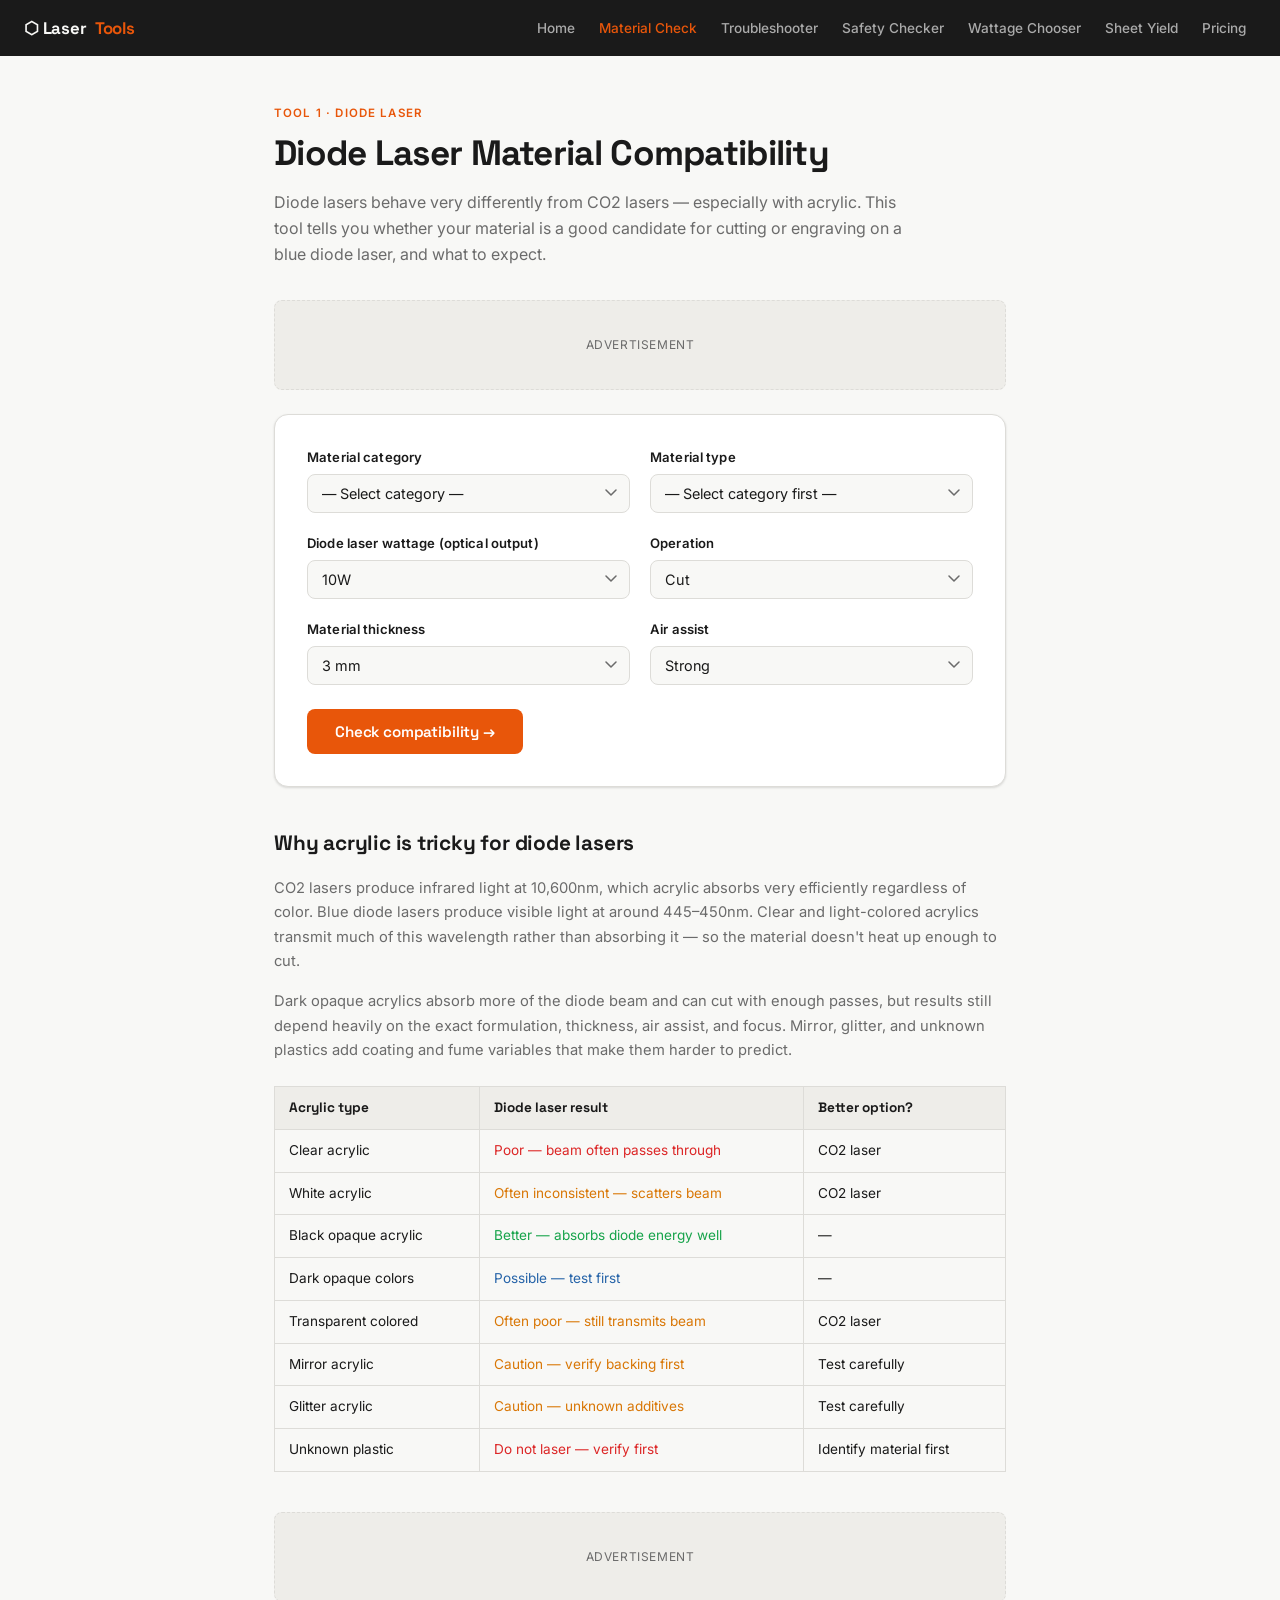
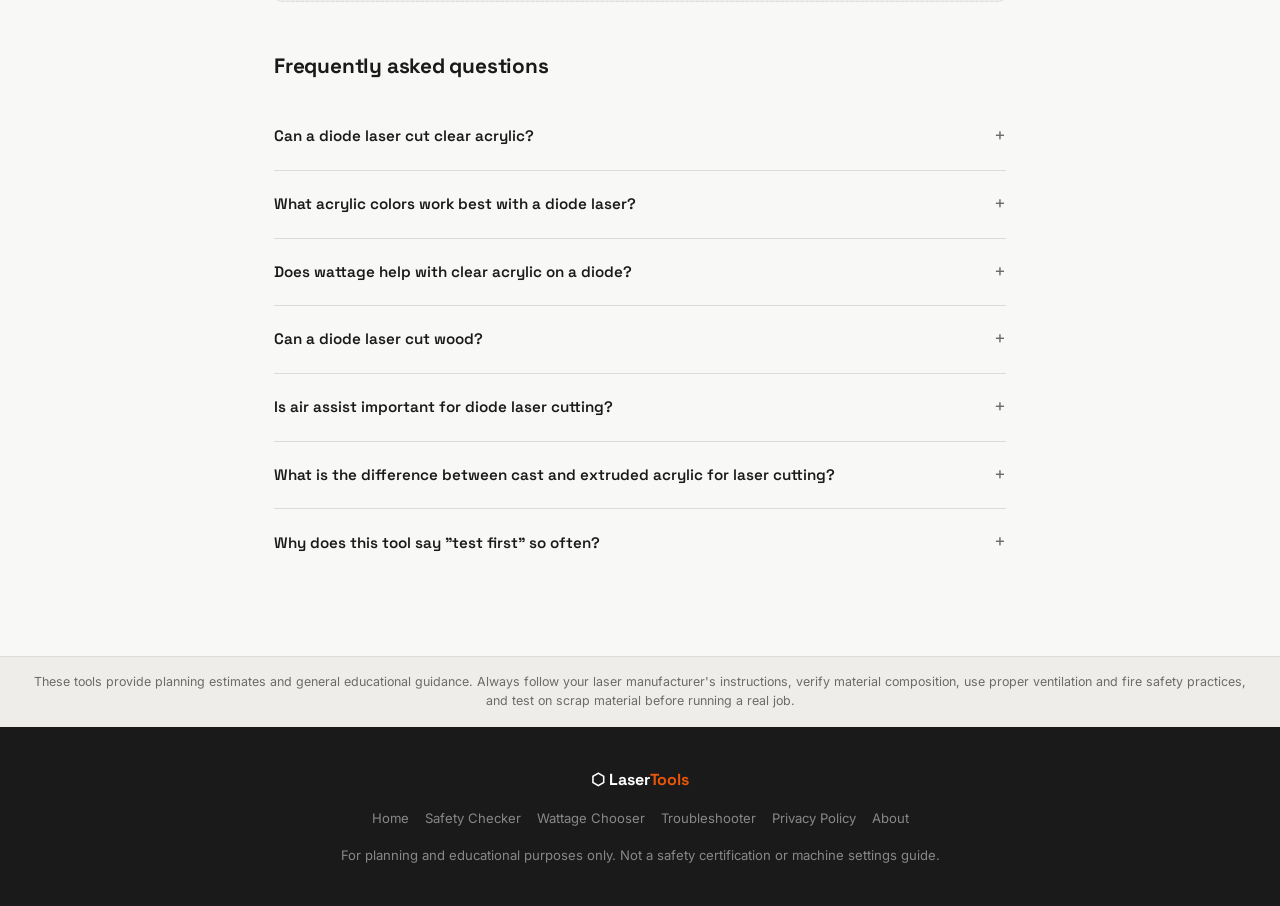
==== diode-laser-materials.html @ d1e6e50c "Add files via upload" ====
<!DOCTYPE html>
<html lang="en">
<head>
  <meta charset="UTF-8">
  <meta name="viewport" content="width=device-width, initial-scale=1.0">
  <title>Diode Laser Material Compatibility Tool — Can My Diode Laser Cut This?</title>
  <meta name="description" content="Check if your material is suitable for a diode laser. Covers acrylic colors, wood, leather, metals, and more. Learn why clear acrylic is a poor diode candidate and what materials work best.">
  <link rel="stylesheet" href="css/style.css">
  <script src="data/materials.js"></script>

  <!-- FAQ Schema for SEO -->
  <script type="application/ld+json">
  {
    "@context": "https://schema.org",
    "@type": "FAQPage",
    "mainEntity": [
      {
        "@type": "Question",
        "name": "Can a diode laser cut clear acrylic?",
        "acceptedAnswer": {
          "@type": "Answer",
          "text": "Generally no. Blue diode lasers emit light at a wavelength that passes through clear acrylic rather than being absorbed, so the material does not heat up enough to cut. CO2 lasers are the better choice for clear acrylic."
        }
      },
      {
        "@type": "Question",
        "name": "What acrylic colors work best with a diode laser?",
        "acceptedAnswer": {
          "@type": "Answer",
          "text": "Dark opaque colors — especially black — work best because they absorb more of the diode laser's energy. Clear, white, and transparent colored acrylics are poor candidates for diode lasers."
        }
      },
      {
        "@type": "Question",
        "name": "Can a diode laser cut wood?",
        "acceptedAnswer": {
          "@type": "Answer",
          "text": "Yes. Basswood and light-colored woods are excellent candidates for diode laser cutting and engraving. Plywood works but results depend on quality and glue type."
        }
      },
      {
        "@type": "Question",
        "name": "What materials can a 10W diode laser cut?",
        "acceptedAnswer": {
          "@type": "Answer",
          "text": "A 10W diode laser can typically cut thin basswood (up to 3–4mm), cardstock, paper, thin MDF, and dark acrylic with multiple passes. Results depend on air assist, focus, and material quality."
        }
      }
    ]
  }
  </script>
</head>
<body>

  <nav class="site-nav">
    <div class="nav-logo">⬡ Laser<span>Tools</span></div>
    <button class="nav-mobile-toggle" onclick="toggleNav()" aria-label="Toggle menu">☰</button>
    <ul class="nav-links" id="navLinks">
      <li><a href="index.html">Home</a></li>
      <li><a href="diode-laser-materials.html" class="active">Material Check</a></li>
      <li><a href="laser-settings-troubleshooter.html">Troubleshooter</a></li>
      <li><a href="laser-material-safety-checker.html">Safety Checker</a></li>
      <li><a href="laser-wattage-chooser.html">Wattage Chooser</a></li>
      <li><a href="laser-sheet-yield-calculator.html">Sheet Yield</a></li>
      <li><a href="laser-job-pricing-calculator.html">Pricing</a></li>
    </ul>
  </nav>

  <main class="page-wrap">

    <p class="page-eyebrow">Tool 1 · Diode Laser</p>
    <h1>Diode Laser Material Compatibility</h1>
    <p class="page-intro">
      Diode lasers behave very differently from CO2 lasers — especially with acrylic. This tool tells you whether your material is a good candidate for cutting or engraving on a blue diode laser, and what to expect.
    </p>

    <!-- Ad slot: below intro -->
    <div class="ad-slot">Advertisement</div>

    <!-- ---- TOOL FORM ---- -->
    <div class="tool-form-card">
      <div class="form-grid">

        <div class="form-group">
          <label for="material-category">Material category</label>
          <select id="material-category" onchange="onCategoryChange()">
            <option value="">— Select category —</option>
            <option value="acrylic">Acrylic / Plastic</option>
            <option value="wood">Wood</option>
            <option value="leather">Leather</option>
            <option value="metal">Coated Metal</option>
            <option value="paper">Paper / Cardboard</option>
            <option value="unsafe">Known Unsafe Material</option>
          </select>
        </div>

        <div class="form-group">
          <label for="material-type">Material type</label>
          <select id="material-type" onchange="onMaterialChange()">
            <option value="">— Select category first —</option>
          </select>
        </div>

        <div class="form-group">
          <label for="laser-wattage">Diode laser wattage (optical output)</label>
          <select id="laser-wattage">
            <option value="5">5W</option>
            <option value="10" selected>10W</option>
            <option value="20">20W</option>
            <option value="30">30W</option>
            <option value="40">40W+</option>
          </select>
        </div>

        <div class="form-group">
          <label for="operation">Operation</label>
          <select id="operation">
            <option value="cut">Cut</option>
            <option value="engrave">Engrave</option>
            <option value="mark">Mark / Score</option>
          </select>
        </div>

        <div class="form-group">
          <label for="thickness">Material thickness</label>
          <select id="thickness">
            <option value="1.5">1.5 mm</option>
            <option value="3" selected>3 mm</option>
            <option value="6">6 mm</option>
            <option value="custom">Other / custom</option>
          </select>
        </div>

        <div class="form-group">
          <label for="air-assist">Air assist</label>
          <select id="air-assist">
            <option value="none">None</option>
            <option value="low">Low / basic</option>
            <option value="strong" selected>Strong</option>
          </select>
        </div>

      </div>

      <button class="btn-check" onclick="checkCompatibility()">Check compatibility →</button>
    </div>

    <!-- ---- RESULT PANEL ---- -->
    <div class="result-panel" id="resultPanel">
      <div class="result-header">
        <span class="result-badge" id="resultBadge">—</span>
        <div class="result-header-text">
          <h3 id="resultTitle">—</h3>
          <p id="resultSubtitle">—</p>
        </div>
      </div>
      <div class="result-body">

        <div class="result-section">
          <h4>What to expect</h4>
          <p id="resultExpectation">—</p>
        </div>

        <div id="wattageNote" class="result-section" style="display:none;">
          <h4>Wattage note</h4>
          <p id="wattageNoteText">—</p>
        </div>

        <div id="thicknessNote" class="result-section" style="display:none;">
          <h4>Thickness note</h4>
          <p id="thicknessNoteText">—</p>
        </div>

        <div id="betterLaserSection" class="result-section" style="display:none;">
          <h4>Better laser type for this material</h4>
          <p id="betterLaserText">—</p>
        </div>

        <div id="safetySection" class="result-section">
          <h4>Safety note</h4>
          <div id="safetyCallout">—</div>
        </div>

        <div class="result-section">
          <div class="callout tip">
            <span class="callout-icon">🧪</span>
            <div><strong>Always run a test first.</strong> Cut a small 20×20mm test grid at varying speed and power settings on a scrap piece of your exact material batch before running a full job. Material composition varies between suppliers and batches.</div>
          </div>
        </div>

        <div class="result-section">
          <h4>Related tools</h4>
          <div class="related-links">
            <a class="related-link" href="laser-material-safety-checker.html">⚠️ Safety Checker</a>
            <a class="related-link" href="laser-wattage-chooser.html">⚡ Wattage Chooser</a>
            <a class="related-link" href="laser-settings-troubleshooter.html">🔧 Troubleshooter</a>
          </div>
        </div>

      </div>
    </div>

    <!-- Ad slot: after result -->
    <div class="ad-slot" id="adAfterResult" style="display:none;">Advertisement</div>

    <!-- ---- ACRYLIC EXPLAINER ---- -->
    <div style="margin: 40px 0 0;">
      <h2 style="font-family:var(--font-head);font-size:1.3rem;font-weight:700;letter-spacing:-0.01em;margin-bottom:16px;">Why acrylic is tricky for diode lasers</h2>
      <p style="color:var(--text-muted);font-size:0.92rem;line-height:1.65;margin-bottom:16px;">
        CO2 lasers produce infrared light at 10,600nm, which acrylic absorbs very efficiently regardless of color. Blue diode lasers produce visible light at around 445–450nm. Clear and light-colored acrylics transmit much of this wavelength rather than absorbing it — so the material doesn't heat up enough to cut.
      </p>
      <p style="color:var(--text-muted);font-size:0.92rem;line-height:1.65;">
        Dark opaque acrylics absorb more of the diode beam and can cut with enough passes, but results still depend heavily on the exact formulation, thickness, air assist, and focus. Mirror, glitter, and unknown plastics add coating and fume variables that make them harder to predict.
      </p>

      <div style="margin-top:24px;overflow-x:auto;">
        <table style="width:100%;border-collapse:collapse;font-size:0.85rem;">
          <thead>
            <tr style="background:var(--bg-card);">
              <th style="text-align:left;padding:10px 14px;border:1px solid var(--border);font-family:var(--font-head);">Acrylic type</th>
              <th style="text-align:left;padding:10px 14px;border:1px solid var(--border);font-family:var(--font-head);">Diode laser result</th>
              <th style="text-align:left;padding:10px 14px;border:1px solid var(--border);font-family:var(--font-head);">Better option?</th>
            </tr>
          </thead>
          <tbody>
            <tr>
              <td style="padding:10px 14px;border:1px solid var(--border);">Clear acrylic</td>
              <td style="padding:10px 14px;border:1px solid var(--border);color:var(--red);">Poor — beam often passes through</td>
              <td style="padding:10px 14px;border:1px solid var(--border);">CO2 laser</td>
            </tr>
            <tr style="background:var(--bg);">
              <td style="padding:10px 14px;border:1px solid var(--border);">White acrylic</td>
              <td style="padding:10px 14px;border:1px solid var(--border);color:var(--amber);">Often inconsistent — scatters beam</td>
              <td style="padding:10px 14px;border:1px solid var(--border);">CO2 laser</td>
            </tr>
            <tr>
              <td style="padding:10px 14px;border:1px solid var(--border);">Black opaque acrylic</td>
              <td style="padding:10px 14px;border:1px solid var(--border);color:var(--green);">Better — absorbs diode energy well</td>
              <td style="padding:10px 14px;border:1px solid var(--border);">—</td>
            </tr>
            <tr style="background:var(--bg);">
              <td style="padding:10px 14px;border:1px solid var(--border);">Dark opaque colors</td>
              <td style="padding:10px 14px;border:1px solid var(--border);color:var(--blue);">Possible — test first</td>
              <td style="padding:10px 14px;border:1px solid var(--border);">—</td>
            </tr>
            <tr>
              <td style="padding:10px 14px;border:1px solid var(--border);">Transparent colored</td>
              <td style="padding:10px 14px;border:1px solid var(--border);color:var(--amber);">Often poor — still transmits beam</td>
              <td style="padding:10px 14px;border:1px solid var(--border);">CO2 laser</td>
            </tr>
            <tr style="background:var(--bg);">
              <td style="padding:10px 14px;border:1px solid var(--border);">Mirror acrylic</td>
              <td style="padding:10px 14px;border:1px solid var(--border);color:var(--amber);">Caution — verify backing first</td>
              <td style="padding:10px 14px;border:1px solid var(--border);">Test carefully</td>
            </tr>
            <tr>
              <td style="padding:10px 14px;border:1px solid var(--border);">Glitter acrylic</td>
              <td style="padding:10px 14px;border:1px solid var(--border);color:var(--amber);">Caution — unknown additives</td>
              <td style="padding:10px 14px;border:1px solid var(--border);">Test carefully</td>
            </tr>
            <tr style="background:var(--bg);">
              <td style="padding:10px 14px;border:1px solid var(--border);">Unknown plastic</td>
              <td style="padding:10px 14px;border:1px solid var(--border);color:var(--red);">Do not laser — verify first</td>
              <td style="padding:10px 14px;border:1px solid var(--border);">Identify material first</td>
            </tr>
          </tbody>
        </table>
      </div>
    </div>

    <!-- Ad slot: near FAQ -->
    <div class="ad-slot" style="margin-top:40px;">Advertisement</div>

    <!-- ---- FAQ ---- -->
    <section class="faq-section">
      <h2>Frequently asked questions</h2>

      <div class="faq-item">
        <div class="faq-q" onclick="toggleFaq(this)">Can a diode laser cut clear acrylic?</div>
        <div class="faq-a">Generally no. Blue diode lasers emit light at a wavelength (around 445nm) that passes through clear acrylic rather than being absorbed by it. The material doesn't heat up enough to cut. CO2 lasers are the correct tool for clear acrylic.</div>
      </div>

      <div class="faq-item">
        <div class="faq-q" onclick="toggleFaq(this)">What acrylic colors work best with a diode laser?</div>
        <div class="faq-a">Dark opaque colors — especially black — work best because they absorb more of the diode laser's blue light. The darker and more opaque the color, the more laser energy the material absorbs. Clear, white, light-colored, and transparent acrylics are poor candidates.</div>
      </div>

      <div class="faq-item">
        <div class="faq-q" onclick="toggleFaq(this)">Does wattage help with clear acrylic on a diode?</div>
        <div class="faq-a">Not significantly. The problem is not power but wavelength. Higher wattage will not meaningfully improve absorption if the material is transmitting the beam. More power just risks fire and melting. A CO2 laser is the right solution for clear acrylic.</div>
      </div>

      <div class="faq-item">
        <div class="faq-q" onclick="toggleFaq(this)">Can a diode laser cut wood?</div>
        <div class="faq-a">Yes. Basswood and similarly light-colored, low-density woods are excellent candidates for diode lasers. Plywood cuts well too, but result quality depends heavily on the grade of plywood and the type of adhesive used between layers. Laser-grade birch ply is the most reliable option.</div>
      </div>

      <div class="faq-item">
        <div class="faq-q" onclick="toggleFaq(this)">Is air assist important for diode laser cutting?</div>
        <div class="faq-a">Yes — air assist makes a significant difference. It blows smoke and debris out of the cut path, reduces charring, improves cut quality, and helps prevent fires. Even a basic air pump improves results noticeably compared to no air assist at all.</div>
      </div>

      <div class="faq-item">
        <div class="faq-q" onclick="toggleFaq(this)">What is the difference between cast and extruded acrylic for laser cutting?</div>
        <div class="faq-a">Cast acrylic generally cuts and engraves better than extruded acrylic regardless of laser type. Cast acrylic produces cleaner edges and engraves with a frosted finish. Extruded acrylic is cheaper but can melt rather than vaporize cleanly. For diode lasers, the color and opacity matter more than cast vs. extruded — but cast is still the better starting point.</div>
      </div>

      <div class="faq-item">
        <div class="faq-q" onclick="toggleFaq(this)">Why does this tool say "test first" so often?</div>
        <div class="faq-a">Because laser performance genuinely varies — not just between machine models and wattages, but between material batches from the same supplier. A compatibility rating tells you the expected behavior, but actual results depend on your specific machine, optics condition, focus accuracy, and the exact formulation of your material. A small test grid takes two minutes and saves wasted sheets.</div>
      </div>

    </section>

  </main>

  <div class="site-disclaimer">
    These tools provide planning estimates and general educational guidance. Always follow your laser manufacturer's instructions, verify material composition, use proper ventilation and fire safety practices, and test on scrap material before running a real job.
  </div>

  <footer class="site-footer">
    <div class="footer-inner">
      <div class="footer-logo">⬡ Laser<span>Tools</span></div>
      <nav class="footer-links">
        <a href="index.html">Home</a>
        <a href="laser-material-safety-checker.html">Safety Checker</a>
        <a href="laser-wattage-chooser.html">Wattage Chooser</a>
        <a href="laser-settings-troubleshooter.html">Troubleshooter</a>
        <a href="privacy.html">Privacy Policy</a>
        <a href="about.html">About</a>
      </nav>
      <p>For planning and educational purposes only. Not a safety certification or machine settings guide.</p>
    </div>
  </footer>

  <script>
    // ============================================
    // Material dropdown population
    // ============================================
    const CATEGORY_MATERIALS = {
      acrylic: [
        { id: "cast-acrylic-black",             name: "Black opaque acrylic" },
        { id: "cast-acrylic-clear",             name: "Clear / transparent acrylic" },
        { id: "cast-acrylic-white",             name: "White acrylic" },
        { id: "cast-acrylic-dark-opaque",       name: "Dark opaque colors (navy, dark red, etc.)" },
        { id: "cast-acrylic-transparent-colored", name: "Transparent colored acrylic" },
        { id: "mirror-acrylic",                 name: "Mirror acrylic" },
        { id: "glitter-acrylic",                name: "Glitter acrylic" },
        { id: "unknown-plastic",                name: "Unknown plastic / unlabeled acrylic" }
      ],
      wood: [
        { id: "basswood",  name: "Basswood" },
        { id: "plywood",   name: "Plywood (craft/birch)" },
        { id: "mdf",       name: "MDF (medium density fiberboard)" }
      ],
      leather: [
        { id: "veg-tan-leather",       name: "Vegetable-tanned leather" },
        { id: "chrome-tanned-leather", name: "Chrome-tanned leather" },
        { id: "faux-leather",          name: "Faux / PU leather" }
      ],
      metal: [
        { id: "anodized-aluminum", name: "Anodized aluminum" }
      ],
      paper: [
        { id: "cardstock-paper", name: "Cardstock / paper" }
      ],
      unsafe: [
        { id: "pvc-vinyl",   name: "PVC / vinyl" },
        { id: "abs-plastic", name: "ABS plastic" }
      ]
    };

    function onCategoryChange() {
      const cat = document.getElementById('material-category').value;
      const typeSelect = document.getElementById('material-type');
      typeSelect.innerHTML = '<option value="">— Select material —</option>';
      if (cat && CATEGORY_MATERIALS[cat]) {
        CATEGORY_MATERIALS[cat].forEach(m => {
          const opt = document.createElement('option');
          opt.value = m.id;
          opt.textContent = m.name;
          typeSelect.appendChild(opt);
        });
      }
      document.getElementById('resultPanel').classList.remove('visible');
      document.getElementById('adAfterResult').style.display = 'none';
    }

    function onMaterialChange() {
      document.getElementById('resultPanel').classList.remove('visible');
      document.getElementById('adAfterResult').style.display = 'none';
    }

    // ============================================
    // Core compatibility check
    // ============================================
    function checkCompatibility() {
      const materialId = document.getElementById('material-type').value;
      const operation  = document.getElementById('operation').value;
      const wattage    = parseInt(document.getElementById('laser-wattage').value);
      const thickness  = document.getElementById('thickness').value;
      const airAssist  = document.getElementById('air-assist').value;

      if (!materialId) {
        alert('Please select a material category and material type first.');
        return;
      }

      const mat = MATERIALS[materialId];
      if (!mat) return;

      const opKey = (operation === 'mark') ? 'engrave' : operation;
      const diodeData = mat.diode;
      const rating = diodeData[opKey] || diodeData.cut;
      const ratingConfig = RATING_CONFIG[rating.rating];

      // Badge
      const badge = document.getElementById('resultBadge');
      badge.textContent = ratingConfig.icon + ' ' + ratingConfig.label;
      badge.className = 'result-badge ' + ratingConfig.cssClass;

      // Title
      document.getElementById('resultTitle').textContent = mat.name + ' — ' + (operation === 'cut' ? 'Cutting' : operation === 'engrave' ? 'Engraving' : 'Marking');
      document.getElementById('resultSubtitle').textContent = 'Diode laser · ' + wattage + 'W · ' + (thickness !== 'custom' ? thickness + 'mm' : 'custom thickness');

      // Expectation
      document.getElementById('resultExpectation').textContent = diodeData.notes;

      // Wattage note
      const wattageNote = document.getElementById('wattageNote');
      const wattageNoteText = document.getElementById('wattageNoteText');
      if (wattage <= 5 && (rating.rating === 'possible' || rating.rating === 'difficult')) {
        wattageNote.style.display = 'block';
        wattageNoteText.textContent = 'At 5W optical output, cutting performance will be limited even for materials that are diode-compatible. Multiple slow passes and strong air assist are essential. Consider a higher-wattage diode or a CO2 laser for production use.';
      } else if (wattage >= 20 && rating.rating === 'possible') {
        wattageNote.style.display = 'block';
        wattageNoteText.textContent = 'At ' + wattage + 'W you have more power to work with, which may improve results on this material — but wattage alone doesn't overcome wavelength absorption issues. Test first.';
      } else {
        wattageNote.style.display = 'none';
      }

      // Thickness note
      const thicknessNote = document.getElementById('thicknessNote');
      const thicknessNoteText = document.getElementById('thicknessNoteText');
      if (thickness === '6' && (rating.rating === 'possible' || rating.rating === 'difficult')) {
        thicknessNote.style.display = 'block';
        thicknessNoteText.textContent = 'At 6mm, even compatible materials become significantly harder to cut on a diode laser. Multiple passes, slow speed, and strong air assist are required. Thinner material (1.5–3mm) will give more reliable results.';
      } else if (thickness === 'custom') {
        thicknessNote.style.display = 'block';
        thicknessNoteText.textContent = 'For custom thicknesses, start with your thinnest available scrap piece to find settings that work, then adjust for your actual material thickness.';
      } else {
        thicknessNote.style.display = 'none';
      }

      // Better laser type
      const betterSection = document.getElementById('betterLaserSection');
      const betterText = document.getElementById('betterLaserText');
      if (mat.betterLaserTypes && mat.betterLaserTypes.length > 0) {
        betterSection.style.display = 'block';
        betterText.textContent = mat.betterLaserTypes.join(', ') + ' laser(s) are generally better suited to this material. See the Wattage Chooser to compare laser types.';
      } else {
        betterSection.style.display = 'none';
      }

      // Safety callout
      const safetyDiv = document.getElementById('safetyCallout');
      const safety = mat.safety;
      let calloutClass = 'callout info';
      let calloutIcon = 'ℹ️';
      if (safety.status === 'do-not-laser') { calloutClass = 'callout danger'; calloutIcon = '🚫'; }
      else if (safety.status === 'caution')  { calloutClass = 'callout warning'; calloutIcon = '⚠️'; }
      else if (safety.status === 'generally-laserable') { calloutClass = 'callout tip'; calloutIcon = '✅'; }

      let hazardList = safety.hazards.map(h => '• ' + h).join('<br>');
      safetyDiv.innerHTML = `<div class="${calloutClass}"><span class="callout-icon">${calloutIcon}</span><div><strong>${safety.label}</strong><br>${safety.disclaimer}<br><br>${hazardList}</div></div>`;

      // Air assist tip
      if (airAssist === 'none' && (rating.rating === 'good' || rating.rating === 'possible')) {
        safetyDiv.innerHTML += `<div class="callout warning" style="margin-top:10px;"><span class="callout-icon">💨</span><div><strong>No air assist selected.</strong> Air assist significantly improves cut quality, reduces charring, and lowers fire risk. Even a basic air pump makes a real difference.</div></div>`;
      }

      // Show result
      document.getElementById('resultPanel').classList.add('visible');
      document.getElementById('adAfterResult').style.display = 'flex';
      document.getElementById('resultPanel').scrollIntoView({ behavior: 'smooth', block: 'nearest' });
    }

    // ============================================
    // FAQ accordion
    // ============================================
    function toggleFaq(el) {
      el.parentElement.classList.toggle('open');
    }

    // ============================================
    // Mobile nav
    // ============================================
    function toggleNav() {
      document.getElementById('navLinks').classList.toggle('open');
    }
  </script>

</body>
</html>
---- css/style.css ----
/* ============================================
   LASER TOOLS — Shared Stylesheet
   ============================================ */

@import url('https://fonts.googleapis.com/css2?family=Space+Grotesk:wght@400;500;600;700&family=Inter:wght@400;500;600&display=swap');

/* --- Tokens --- */
:root {
  --bg:          #F8F8F6;
  --bg-card:     #EEEDE9;
  --bg-dark:     #1A1A1A;
  --text:        #1A1A1A;
  --text-muted:  #6B6B6B;
  --text-light:  #F8F8F6;
  --orange:      #E8560A;
  --orange-light:#FEF0E8;
  --blue:        #2563A8;
  --blue-light:  #EBF2FB;
  --amber:       #D97706;
  --amber-light: #FFFBEB;
  --green:       #16A34A;
  --green-light: #F0FDF4;
  --red:         #DC2626;
  --red-light:   #FEF2F2;
  --border:      #DDDCD8;
  --radius:      8px;
  --radius-lg:   14px;
  --shadow:      0 1px 3px rgba(0,0,0,0.08), 0 1px 2px rgba(0,0,0,0.06);
  --shadow-md:   0 4px 12px rgba(0,0,0,0.10);
  --font-head:   'Space Grotesk', sans-serif;
  --font-body:   'Inter', sans-serif;
}

/* --- Reset --- */
*, *::before, *::after { box-sizing: border-box; margin: 0; padding: 0; }
html { scroll-behavior: smooth; }
body {
  background: var(--bg);
  color: var(--text);
  font-family: var(--font-body);
  font-size: 16px;
  line-height: 1.6;
  -webkit-font-smoothing: antialiased;
}
img { max-width: 100%; display: block; }
a { color: var(--blue); text-decoration: none; }
a:hover { text-decoration: underline; }

/* --- Nav --- */
.site-nav {
  background: var(--bg-dark);
  padding: 0 24px;
  display: flex;
  align-items: center;
  justify-content: space-between;
  height: 56px;
  position: sticky;
  top: 0;
  z-index: 100;
}
.site-nav .nav-logo {
  font-family: var(--font-head);
  font-weight: 700;
  font-size: 1.05rem;
  color: var(--text-light);
  letter-spacing: -0.01em;
  display: flex;
  align-items: center;
  gap: 8px;
}
.site-nav .nav-logo span {
  color: var(--orange);
}
.nav-links {
  display: flex;
  gap: 4px;
  list-style: none;
}
.nav-links a {
  color: #AAAAAA;
  font-size: 0.85rem;
  font-family: var(--font-body);
  font-weight: 500;
  padding: 6px 10px;
  border-radius: 6px;
  transition: color 0.15s, background 0.15s;
}
.nav-links a:hover {
  color: var(--text-light);
  background: rgba(255,255,255,0.08);
  text-decoration: none;
}
.nav-links a.active {
  color: var(--orange);
}
.nav-mobile-toggle {
  display: none;
  background: none;
  border: none;
  color: #AAAAAA;
  cursor: pointer;
  font-size: 1.4rem;
  padding: 4px;
}

/* --- Laser beam animation (homepage hero only) --- */
.laser-beam {
  height: 2px;
  background: var(--orange);
  width: 0;
  animation: beam 1s cubic-bezier(0.4, 0, 0.2, 1) 0.3s forwards;
}
@keyframes beam {
  to { width: 100%; }
}
@media (prefers-reduced-motion: reduce) {
  .laser-beam { animation: none; width: 100%; }
}

/* --- Hero --- */
.hero {
  padding: 64px 24px 56px;
  max-width: 820px;
  margin: 0 auto;
}
.hero-eyebrow {
  font-family: var(--font-body);
  font-size: 0.75rem;
  font-weight: 600;
  letter-spacing: 0.12em;
  text-transform: uppercase;
  color: var(--orange);
  margin-bottom: 16px;
}
.hero h1 {
  font-family: var(--font-head);
  font-size: clamp(2rem, 5vw, 3rem);
  font-weight: 700;
  line-height: 1.15;
  letter-spacing: -0.02em;
  color: var(--text);
  margin-bottom: 20px;
}
.hero p {
  font-size: 1.1rem;
  color: var(--text-muted);
  max-width: 600px;
  margin-bottom: 8px;
}
.hero .disclaimer-small {
  font-size: 0.8rem;
  color: var(--text-muted);
  margin-top: 16px;
  padding: 10px 14px;
  background: var(--bg-card);
  border-left: 3px solid var(--border);
  border-radius: 0 var(--radius) var(--radius) 0;
}

/* --- Tool Cards Grid --- */
.tools-grid {
  max-width: 900px;
  margin: 0 auto;
  padding: 0 24px 80px;
  display: grid;
  grid-template-columns: repeat(auto-fill, minmax(360px, 1fr));
  gap: 16px;
}
.tool-card {
  background: white;
  border: 1px solid var(--border);
  border-radius: var(--radius-lg);
  padding: 28px;
  display: flex;
  flex-direction: column;
  gap: 10px;
  box-shadow: var(--shadow);
  transition: box-shadow 0.2s, transform 0.2s;
  text-decoration: none;
  color: inherit;
}
.tool-card:hover {
  box-shadow: var(--shadow-md);
  transform: translateY(-2px);
  text-decoration: none;
}
.tool-card-icon {
  font-size: 1.6rem;
  margin-bottom: 4px;
}
.tool-card-label {
  font-size: 0.7rem;
  font-weight: 600;
  letter-spacing: 0.1em;
  text-transform: uppercase;
  color: var(--text-muted);
}
.tool-card h2 {
  font-family: var(--font-head);
  font-size: 1.1rem;
  font-weight: 600;
  letter-spacing: -0.01em;
  color: var(--text);
  line-height: 1.3;
}
.tool-card p {
  font-size: 0.9rem;
  color: var(--text-muted);
  line-height: 1.55;
}
.tool-card .card-cta {
  margin-top: 8px;
  font-size: 0.85rem;
  font-weight: 600;
  color: var(--orange);
  display: flex;
  align-items: center;
  gap: 4px;
}
.tool-card:hover .card-cta { gap: 8px; }
.tool-card.featured {
  border-color: var(--orange);
  border-width: 2px;
}

/* --- Page Layout (tool pages) --- */
.page-wrap {
  max-width: 780px;
  margin: 0 auto;
  padding: 48px 24px 80px;
}
.page-eyebrow {
  font-size: 0.72rem;
  font-weight: 600;
  letter-spacing: 0.1em;
  text-transform: uppercase;
  color: var(--orange);
  margin-bottom: 10px;
}
.page-wrap h1 {
  font-family: var(--font-head);
  font-size: clamp(1.6rem, 4vw, 2.2rem);
  font-weight: 700;
  letter-spacing: -0.02em;
  line-height: 1.2;
  margin-bottom: 14px;
}
.page-intro {
  font-size: 1rem;
  color: var(--text-muted);
  max-width: 640px;
  margin-bottom: 32px;
  line-height: 1.65;
}

/* --- Tool Form Card --- */
.tool-form-card {
  background: white;
  border: 1px solid var(--border);
  border-radius: var(--radius-lg);
  padding: 32px;
  box-shadow: var(--shadow);
  margin-bottom: 24px;
}
.form-grid {
  display: grid;
  grid-template-columns: 1fr 1fr;
  gap: 20px;
  margin-bottom: 24px;
}
.form-group {
  display: flex;
  flex-direction: column;
  gap: 6px;
}
.form-group.full-width {
  grid-column: 1 / -1;
}
.form-group label {
  font-size: 0.82rem;
  font-weight: 600;
  color: var(--text);
  letter-spacing: 0.01em;
}
.form-group select,
.form-group input[type="text"],
.form-group input[type="number"] {
  appearance: none;
  -webkit-appearance: none;
  background: var(--bg);
  border: 1px solid var(--border);
  border-radius: var(--radius);
  padding: 10px 14px;
  font-family: var(--font-body);
  font-size: 0.9rem;
  color: var(--text);
  width: 100%;
  transition: border-color 0.15s, box-shadow 0.15s;
  cursor: pointer;
  background-image: url("data:image/svg+xml,%3Csvg xmlns='http://www.w3.org/2000/svg' width='12' height='8' fill='none'%3E%3Cpath d='M1 1l5 5 5-5' stroke='%236B6B6B' stroke-width='1.5' stroke-linecap='round' stroke-linejoin='round'/%3E%3C/svg%3E");
  background-repeat: no-repeat;
  background-position: right 12px center;
  padding-right: 36px;
}
.form-group input[type="text"],
.form-group input[type="number"] {
  background-image: none;
  padding-right: 14px;
  cursor: text;
}
.form-group select:focus,
.form-group input:focus {
  outline: none;
  border-color: var(--blue);
  box-shadow: 0 0 0 3px rgba(37, 99, 168, 0.12);
}
.form-hint {
  font-size: 0.75rem;
  color: var(--text-muted);
}

/* --- Submit Button --- */
.btn-check {
  background: var(--orange);
  color: white;
  border: none;
  border-radius: var(--radius);
  padding: 13px 28px;
  font-family: var(--font-head);
  font-size: 0.95rem;
  font-weight: 600;
  cursor: pointer;
  transition: background 0.15s, transform 0.1s;
  letter-spacing: -0.01em;
}
.btn-check:hover { background: #CF4A06; }
.btn-check:active { transform: scale(0.98); }

/* --- Result Panel --- */
.result-panel {
  display: none;
  background: white;
  border: 1px solid var(--border);
  border-radius: var(--radius-lg);
  overflow: hidden;
  box-shadow: var(--shadow);
  margin-bottom: 24px;
}
.result-panel.visible { display: block; }
.result-header {
  padding: 24px 28px;
  border-bottom: 1px solid var(--border);
  display: flex;
  align-items: flex-start;
  gap: 16px;
}
.result-badge {
  display: inline-flex;
  align-items: center;
  gap: 6px;
  padding: 6px 14px;
  border-radius: 999px;
  font-size: 0.82rem;
  font-weight: 700;
  letter-spacing: 0.02em;
  white-space: nowrap;
  flex-shrink: 0;
}
.badge-good    { background: var(--green-light);  color: var(--green); }
.badge-possible{ background: var(--blue-light);   color: var(--blue);  }
.badge-difficult{ background: var(--amber-light); color: var(--amber); }
.badge-caution { background: var(--amber-light);  color: var(--amber); }
.badge-not-recommended { background: #FEF0E8; color: var(--orange); }
.badge-unsafe  { background: var(--red-light);    color: var(--red);   }

.result-header-text h3 {
  font-family: var(--font-head);
  font-size: 1.05rem;
  font-weight: 600;
  margin-bottom: 4px;
}
.result-header-text p {
  font-size: 0.9rem;
  color: var(--text-muted);
}

.result-body {
  padding: 24px 28px;
  display: flex;
  flex-direction: column;
  gap: 20px;
}
.result-section h4 {
  font-family: var(--font-head);
  font-size: 0.82rem;
  font-weight: 600;
  letter-spacing: 0.08em;
  text-transform: uppercase;
  color: var(--text-muted);
  margin-bottom: 6px;
}
.result-section p {
  font-size: 0.92rem;
  line-height: 1.6;
}

/* --- Callout boxes --- */
.callout {
  padding: 14px 18px;
  border-radius: var(--radius);
  font-size: 0.88rem;
  line-height: 1.55;
  display: flex;
  gap: 10px;
  align-items: flex-start;
}
.callout-icon { flex-shrink: 0; font-size: 1rem; }
.callout.warning {
  background: var(--amber-light);
  border: 1px solid #FDE68A;
  color: #92400E;
}
.callout.danger {
  background: var(--red-light);
  border: 1px solid #FECACA;
  color: #991B1B;
}
.callout.info {
  background: var(--blue-light);
  border: 1px solid #BFDBFE;
  color: #1E40AF;
}
.callout.tip {
  background: var(--green-light);
  border: 1px solid #BBF7D0;
  color: #166534;
}

/* --- Related links --- */
.related-links {
  display: flex;
  flex-wrap: wrap;
  gap: 8px;
  margin-top: 4px;
}
.related-link {
  display: inline-flex;
  align-items: center;
  gap: 5px;
  padding: 7px 14px;
  background: var(--bg-card);
  border: 1px solid var(--border);
  border-radius: 999px;
  font-size: 0.82rem;
  font-weight: 500;
  color: var(--text);
  transition: background 0.15s, border-color 0.15s;
}
.related-link:hover {
  background: var(--orange-light);
  border-color: var(--orange);
  color: var(--orange);
  text-decoration: none;
}

/* --- FAQ --- */
.faq-section {
  margin-top: 48px;
}
.faq-section h2 {
  font-family: var(--font-head);
  font-size: 1.3rem;
  font-weight: 700;
  letter-spacing: -0.01em;
  margin-bottom: 20px;
}
.faq-item {
  border-bottom: 1px solid var(--border);
  padding: 18px 0;
}
.faq-item:last-child { border-bottom: none; }
.faq-q {
  font-family: var(--font-head);
  font-size: 0.95rem;
  font-weight: 600;
  cursor: pointer;
  display: flex;
  justify-content: space-between;
  align-items: center;
  gap: 12px;
  user-select: none;
}
.faq-q::after {
  content: '+';
  color: var(--text-muted);
  font-size: 1.2rem;
  font-weight: 400;
  flex-shrink: 0;
  transition: transform 0.2s;
}
.faq-item.open .faq-q::after { transform: rotate(45deg); }
.faq-a {
  display: none;
  font-size: 0.9rem;
  color: var(--text-muted);
  line-height: 1.65;
  padding-top: 10px;
}
.faq-item.open .faq-a { display: block; }

/* --- Site-wide disclaimer bar --- */
.site-disclaimer {
  background: var(--bg-card);
  border-top: 1px solid var(--border);
  padding: 16px 24px;
  font-size: 0.78rem;
  color: var(--text-muted);
  text-align: center;
  line-height: 1.5;
}

/* --- Footer --- */
.site-footer {
  background: var(--bg-dark);
  color: #888;
  padding: 40px 24px;
  font-size: 0.82rem;
  text-align: center;
}
.site-footer .footer-inner {
  max-width: 780px;
  margin: 0 auto;
  display: flex;
  flex-direction: column;
  gap: 16px;
  align-items: center;
}
.site-footer .footer-logo {
  font-family: var(--font-head);
  font-weight: 700;
  font-size: 1rem;
  color: white;
}
.site-footer .footer-logo span { color: var(--orange); }
.footer-links {
  display: flex;
  flex-wrap: wrap;
  gap: 16px;
  justify-content: center;
}
.footer-links a { color: #888; transition: color 0.15s; }
.footer-links a:hover { color: white; text-decoration: none; }

/* --- Ad slot placeholders --- */
.ad-slot {
  background: var(--bg-card);
  border: 1px dashed var(--border);
  border-radius: var(--radius);
  padding: 20px;
  text-align: center;
  color: var(--text-muted);
  font-size: 0.75rem;
  letter-spacing: 0.05em;
  text-transform: uppercase;
  margin: 24px 0;
  min-height: 90px;
  display: flex;
  align-items: center;
  justify-content: center;
}

/* --- Responsive --- */
@media (max-width: 640px) {
  .form-grid { grid-template-columns: 1fr; }
  .tools-grid { grid-template-columns: 1fr; }
  .nav-links { display: none; }
  .nav-mobile-toggle { display: block; }
  .nav-links.open {
    display: flex;
    flex-direction: column;
    position: absolute;
    top: 56px;
    left: 0;
    right: 0;
    background: var(--bg-dark);
    padding: 12px 16px 20px;
    border-bottom: 1px solid #333;
  }
  .site-nav { position: relative; }
  .result-header { flex-direction: column; }
  .tool-form-card { padding: 20px; }
}
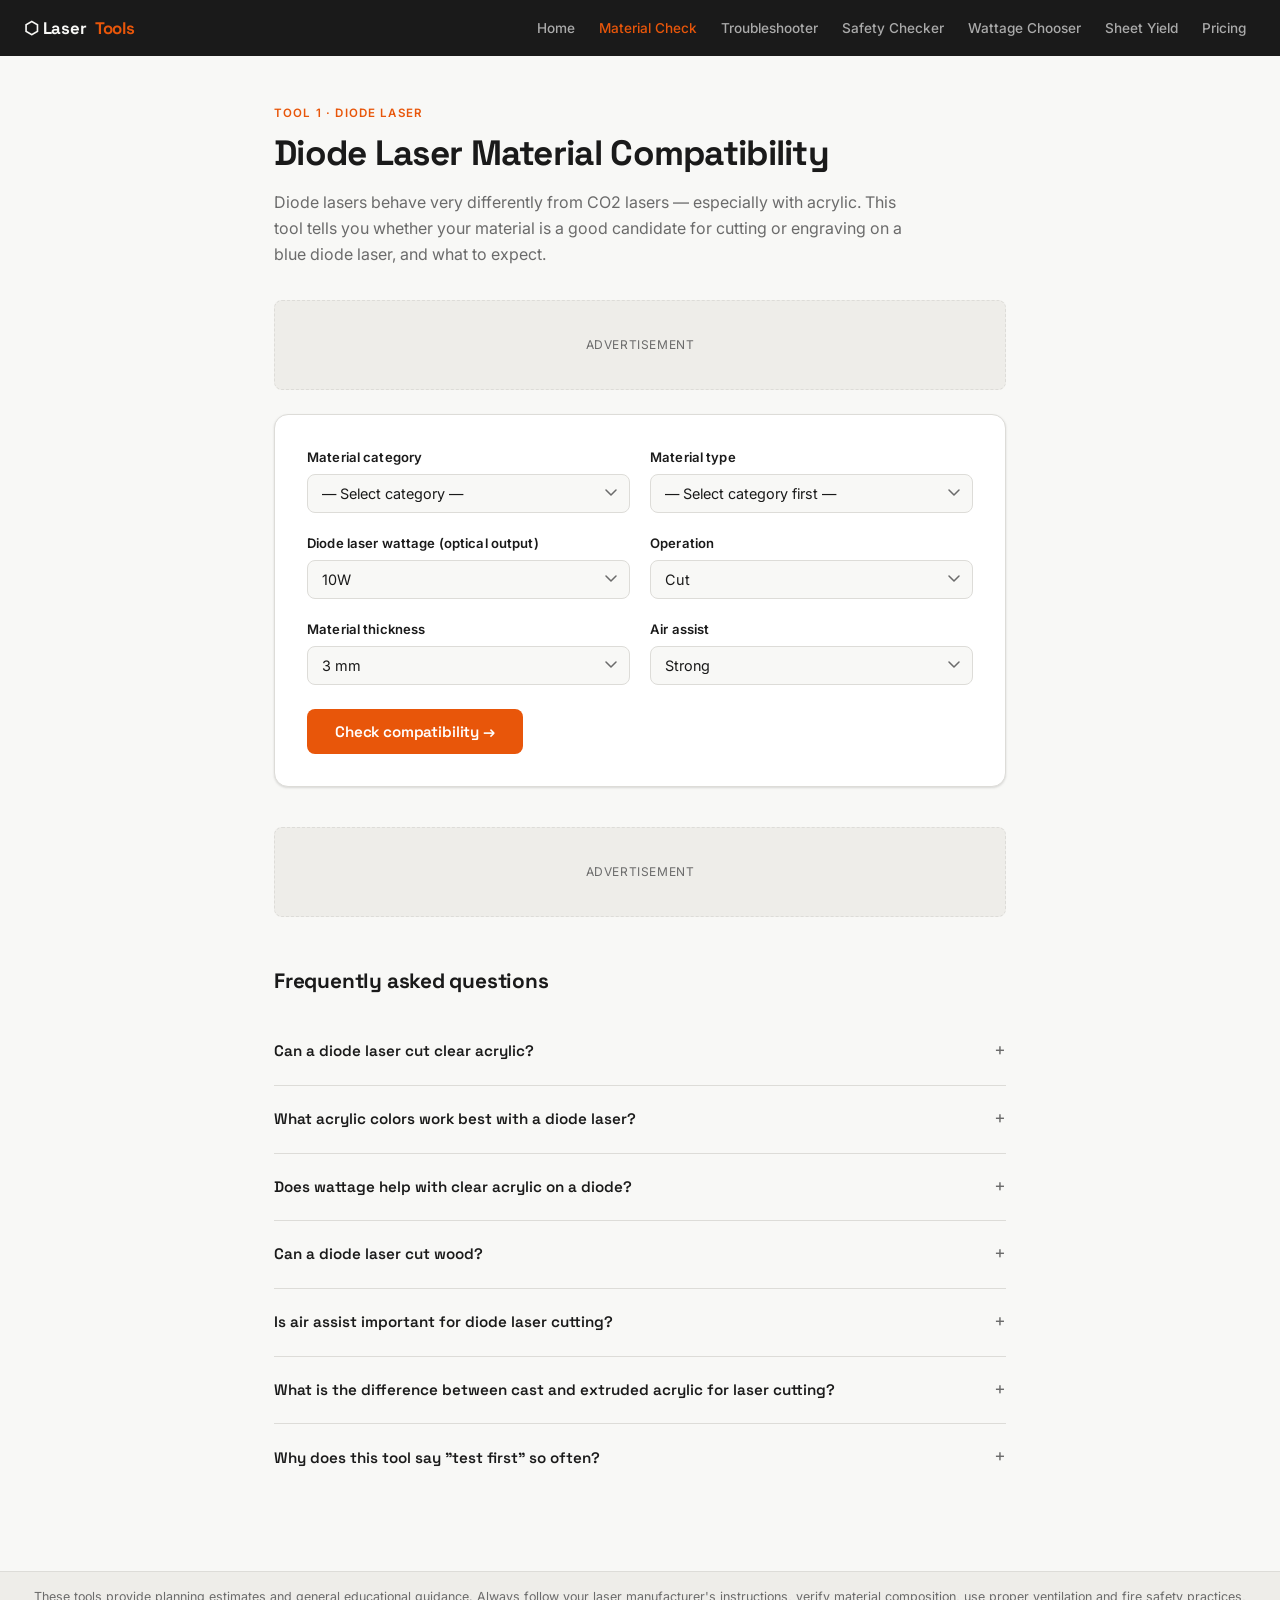
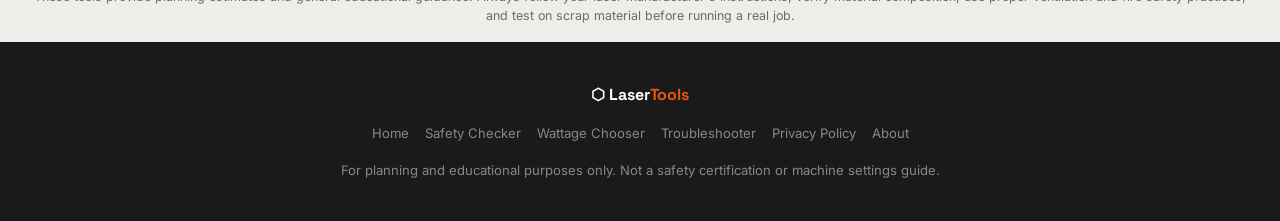
==== commit 9a7f5451: "Add files via upload" ====
--- a/diode-laser-materials.html
+++ b/diode-laser-materials.html
@@ -6,7 +6,6 @@
   <title>Diode Laser Material Compatibility Tool — Can My Diode Laser Cut This?</title>
   <meta name="description" content="Check if your material is suitable for a diode laser. Covers acrylic colors, wood, leather, metals, and more. Learn why clear acrylic is a poor diode candidate and what materials work best.">
   <link rel="stylesheet" href="css/style.css">
-  <script src="data/materials.js"></script>
 
   <!-- FAQ Schema for SEO -->
   <script type="application/ld+json">
@@ -203,8 +202,16 @@
     <!-- Ad slot: after result -->
     <div class="ad-slot" id="adAfterResult" style="display:none;">Advertisement</div>
 
-    <!-- ---- ACRYLIC EXPLAINER ---- -->
-    <div style="margin: 40px 0 0;">
+    <!-- ---- GENERAL CATEGORY NOTE (shown for non-acrylic categories) ---- -->
+    <div id="generalCategoryNote" style="margin: 32px 0 0; display:none;">
+      <div class="callout info">
+        <span class="callout-icon">ℹ️</span>
+        <p style="font-size:0.9rem;line-height:1.6;"></p>
+      </div>
+    </div>
+
+    <!-- ---- ACRYLIC EXPLAINER (shown only when acrylic category selected) ---- -->
+    <div id="acrylicExplainer" style="margin: 40px 0 0; display:none;">
       <h2 style="font-family:var(--font-head);font-size:1.3rem;font-weight:700;letter-spacing:-0.01em;margin-bottom:16px;">Why acrylic is tricky for diode lasers</h2>
       <p style="color:var(--text-muted);font-size:0.92rem;line-height:1.65;margin-bottom:16px;">
         CO2 lasers produce infrared light at 10,600nm, which acrylic absorbs very efficiently regardless of color. Blue diode lasers produce visible light at around 445–450nm. Clear and light-colored acrylics transmit much of this wavelength rather than absorbing it — so the material doesn't heat up enough to cut.
@@ -333,10 +340,21 @@
     </div>
   </footer>
 
+  <script src="data/materials.js"></script>
   <script>
     // ============================================
     // Material dropdown population
     // ============================================
+
+    const CATEGORY_EXPLAINERS = {
+      acrylic: true,  // shows the full acrylic table
+      wood: "Wood absorbs diode laser energy well, especially lighter woods like basswood. Density, knots, grain direction, and glue layers in plywood all affect cut quality. Laser-grade materials always outperform construction-grade.",
+      leather: "Vegetable-tanned leather is the gold standard for laser cutting. Chrome-tanned and faux leathers introduce chemical variables that may produce hazardous fumes — always verify the tanning or composition method before lasering.",
+      metal: "Diode lasers cannot cut metal but can mark and engrave coated or anodized metals well. The laser removes a surface coating rather than cutting the material itself.",
+      paper: "Paper and cardstock are among the easiest diode laser materials. The main risk is fire — paper ignites easily, so always use air assist and never leave the machine unattended.",
+      unsafe: "These materials are flagged as unsafe or do-not-laser for important reasons. Please read the result carefully before attempting to cut or engrave them."
+    };
+
     const CATEGORY_MATERIALS = {
       acrylic: [
         { id: "cast-acrylic-black",             name: "Black opaque acrylic" },
@@ -373,6 +391,8 @@
     function onCategoryChange() {
       const cat = document.getElementById('material-category').value;
       const typeSelect = document.getElementById('material-type');
+
+      // Reset material dropdown
       typeSelect.innerHTML = '<option value="">— Select material —</option>';
       if (cat && CATEGORY_MATERIALS[cat]) {
         CATEGORY_MATERIALS[cat].forEach(m => {
@@ -382,8 +402,33 @@
           typeSelect.appendChild(opt);
         });
       }
+
+      // Hide result
       document.getElementById('resultPanel').classList.remove('visible');
       document.getElementById('adAfterResult').style.display = 'none';
+
+      // Show/hide explainer section
+      const acrylicExplainer = document.getElementById('acrylicExplainer');
+      const generalNote = document.getElementById('generalCategoryNote');
+
+      if (!cat) {
+        acrylicExplainer.style.display = 'none';
+        if (generalNote) generalNote.style.display = 'none';
+        return;
+      }
+
+      if (CATEGORY_EXPLAINERS[cat] === true) {
+        // Show the full acrylic table
+        acrylicExplainer.style.display = 'block';
+        if (generalNote) generalNote.style.display = 'none';
+      } else {
+        // Show the simple text note for this category
+        acrylicExplainer.style.display = 'none';
+        if (generalNote) {
+          generalNote.style.display = 'block';
+          generalNote.querySelector('p').textContent = CATEGORY_EXPLAINERS[cat];
+        }
+      }
     }
 
     function onMaterialChange() {
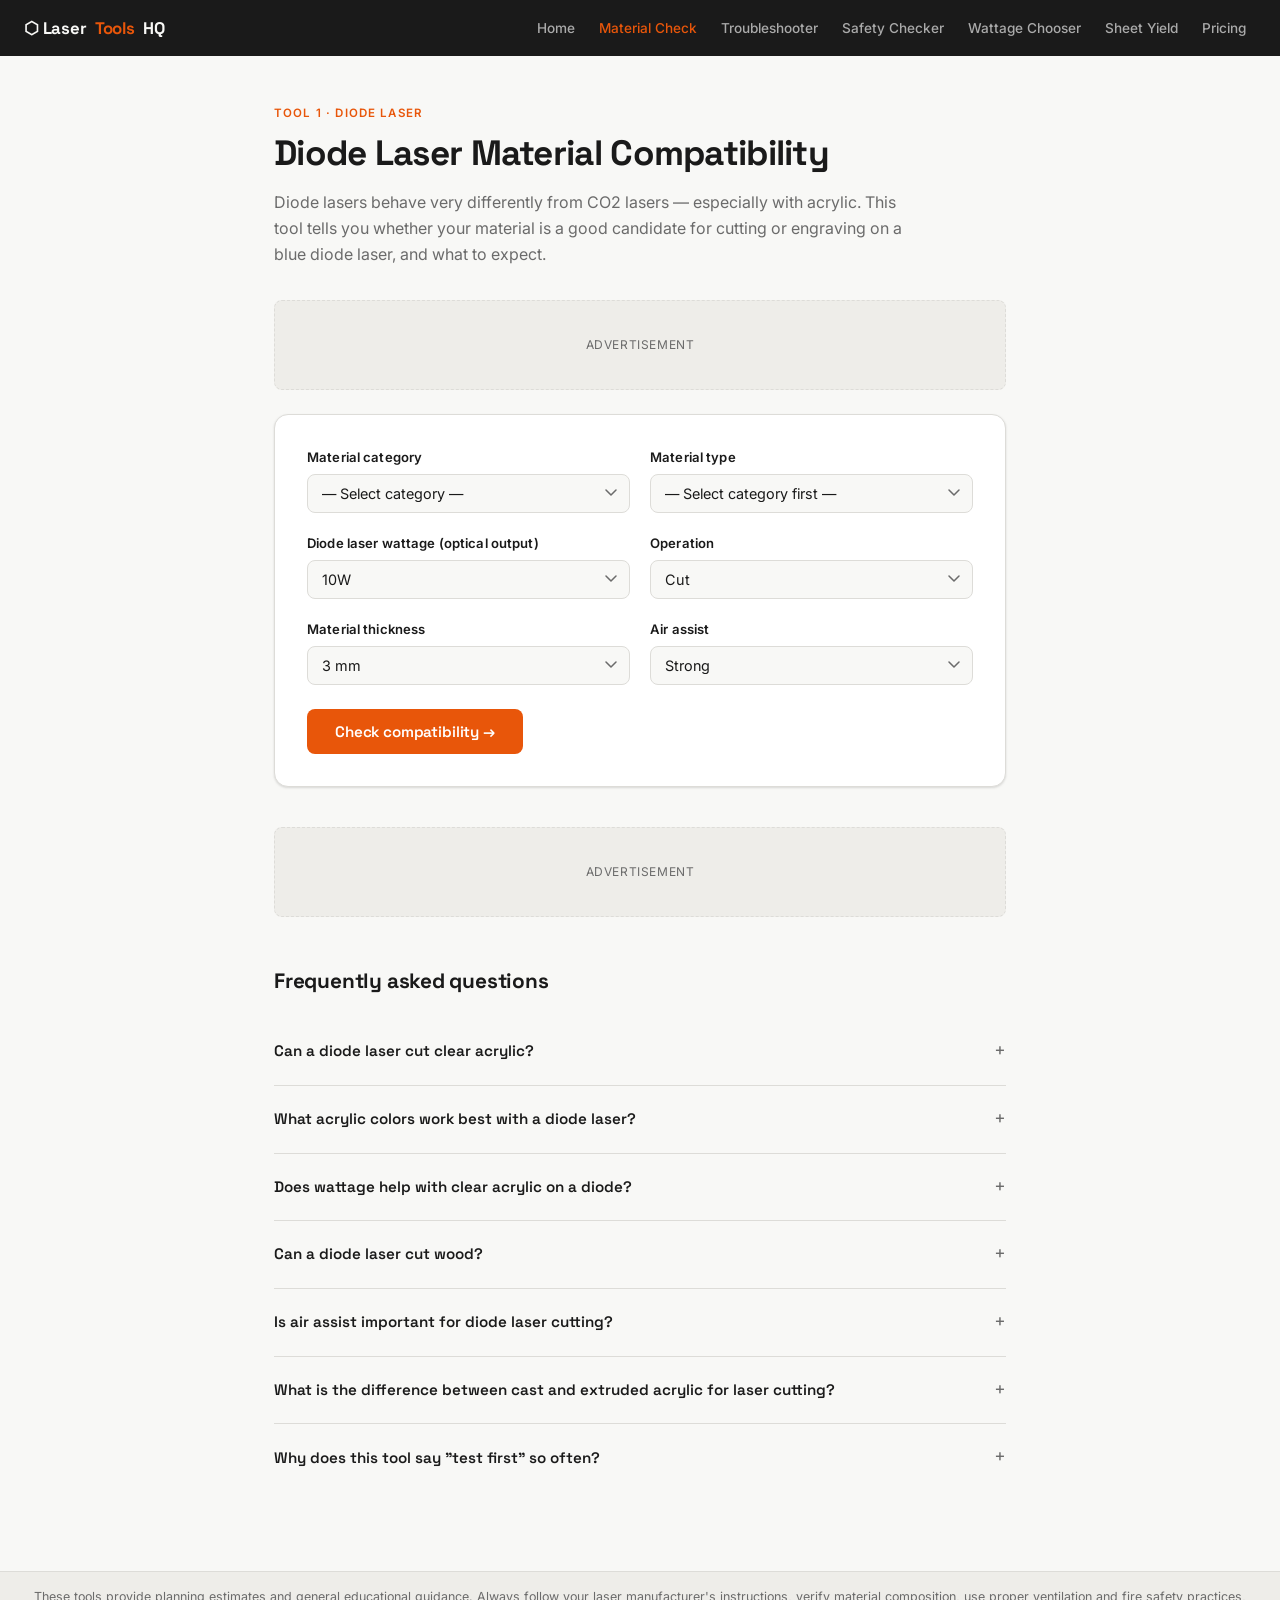
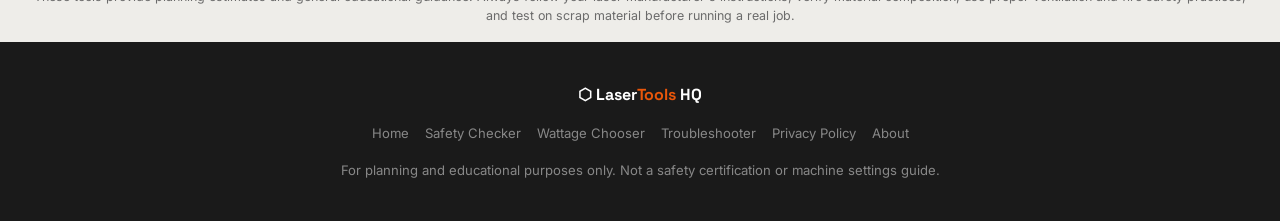
==== commit 88bea8c1: "Add files via upload" ====
--- a/diode-laser-materials.html
+++ b/diode-laser-materials.html
@@ -6,45 +6,15 @@
   <title>Diode Laser Material Compatibility Tool — Can My Diode Laser Cut This?</title>
   <meta name="description" content="Check if your material is suitable for a diode laser. Covers acrylic colors, wood, leather, metals, and more. Learn why clear acrylic is a poor diode candidate and what materials work best.">
   <link rel="stylesheet" href="css/style.css">
-
-  <!-- FAQ Schema for SEO -->
   <script type="application/ld+json">
   {
     "@context": "https://schema.org",
     "@type": "FAQPage",
     "mainEntity": [
-      {
-        "@type": "Question",
-        "name": "Can a diode laser cut clear acrylic?",
-        "acceptedAnswer": {
-          "@type": "Answer",
-          "text": "Generally no. Blue diode lasers emit light at a wavelength that passes through clear acrylic rather than being absorbed, so the material does not heat up enough to cut. CO2 lasers are the better choice for clear acrylic."
-        }
-      },
-      {
-        "@type": "Question",
-        "name": "What acrylic colors work best with a diode laser?",
-        "acceptedAnswer": {
-          "@type": "Answer",
-          "text": "Dark opaque colors — especially black — work best because they absorb more of the diode laser's energy. Clear, white, and transparent colored acrylics are poor candidates for diode lasers."
-        }
-      },
-      {
-        "@type": "Question",
-        "name": "Can a diode laser cut wood?",
-        "acceptedAnswer": {
-          "@type": "Answer",
-          "text": "Yes. Basswood and light-colored woods are excellent candidates for diode laser cutting and engraving. Plywood works but results depend on quality and glue type."
-        }
-      },
-      {
-        "@type": "Question",
-        "name": "What materials can a 10W diode laser cut?",
-        "acceptedAnswer": {
-          "@type": "Answer",
-          "text": "A 10W diode laser can typically cut thin basswood (up to 3–4mm), cardstock, paper, thin MDF, and dark acrylic with multiple passes. Results depend on air assist, focus, and material quality."
-        }
-      }
+      {"@type":"Question","name":"Can a diode laser cut clear acrylic?","acceptedAnswer":{"@type":"Answer","text":"Generally no. Blue diode lasers emit light at a wavelength that passes through clear acrylic rather than being absorbed, so the material does not heat up enough to cut. CO2 lasers are the better choice for clear acrylic."}},
+      {"@type":"Question","name":"What acrylic colors work best with a diode laser?","acceptedAnswer":{"@type":"Answer","text":"Dark opaque colors — especially black — work best because they absorb more of the diode laser's energy. Clear, white, and transparent colored acrylics are poor candidates for diode lasers."}},
+      {"@type":"Question","name":"Can a diode laser cut wood?","acceptedAnswer":{"@type":"Answer","text":"Yes. Basswood and light-colored woods are excellent candidates for diode laser cutting and engraving. Plywood works but results depend on quality and glue type."}},
+      {"@type":"Question","name":"What materials can a 10W diode laser cut?","acceptedAnswer":{"@type":"Answer","text":"A 10W diode laser can typically cut thin basswood (up to 3-4mm), cardstock, paper, thin MDF, and dark acrylic with multiple passes. Results depend on air assist, focus, and material quality."}}
     ]
   }
   </script>
@@ -52,7 +22,7 @@
 <body>
 
   <nav class="site-nav">
-    <div class="nav-logo">⬡ Laser<span>Tools</span></div>
+    <div class="nav-logo">⬡ Laser<span>Tools</span> HQ</div>
     <button class="nav-mobile-toggle" onclick="toggleNav()" aria-label="Toggle menu">☰</button>
     <ul class="nav-links" id="navLinks">
       <li><a href="index.html">Home</a></li>
@@ -73,10 +43,8 @@
       Diode lasers behave very differently from CO2 lasers — especially with acrylic. This tool tells you whether your material is a good candidate for cutting or engraving on a blue diode laser, and what to expect.
     </p>
 
-    <!-- Ad slot: below intro -->
     <div class="ad-slot">Advertisement</div>
 
-    <!-- ---- TOOL FORM ---- -->
     <div class="tool-form-card">
       <div class="form-grid">
 
@@ -140,11 +108,10 @@
         </div>
 
       </div>
-
       <button class="btn-check" onclick="checkCompatibility()">Check compatibility →</button>
     </div>
 
-    <!-- ---- RESULT PANEL ---- -->
+    <!-- RESULT PANEL -->
     <div class="result-panel" id="resultPanel">
       <div class="result-header">
         <span class="result-badge" id="resultBadge">—</span>
@@ -154,39 +121,32 @@
         </div>
       </div>
       <div class="result-body">
-
         <div class="result-section">
           <h4>What to expect</h4>
           <p id="resultExpectation">—</p>
         </div>
-
         <div id="wattageNote" class="result-section" style="display:none;">
           <h4>Wattage note</h4>
           <p id="wattageNoteText">—</p>
         </div>
-
         <div id="thicknessNote" class="result-section" style="display:none;">
           <h4>Thickness note</h4>
           <p id="thicknessNoteText">—</p>
         </div>
-
         <div id="betterLaserSection" class="result-section" style="display:none;">
           <h4>Better laser type for this material</h4>
           <p id="betterLaserText">—</p>
         </div>
-
-        <div id="safetySection" class="result-section">
+        <div class="result-section">
           <h4>Safety note</h4>
           <div id="safetyCallout">—</div>
         </div>
-
         <div class="result-section">
           <div class="callout tip">
             <span class="callout-icon">🧪</span>
-            <div><strong>Always run a test first.</strong> Cut a small 20×20mm test grid at varying speed and power settings on a scrap piece of your exact material batch before running a full job. Material composition varies between suppliers and batches.</div>
+            <div><strong>Always run a test first.</strong> Cut a small test grid at varying speed and power on a scrap piece of your exact material batch before running a full job. Material composition varies between suppliers and batches.</div>
           </div>
         </div>
-
         <div class="result-section">
           <h4>Related tools</h4>
           <div class="related-links">
@@ -195,31 +155,28 @@
             <a class="related-link" href="laser-settings-troubleshooter.html">🔧 Troubleshooter</a>
           </div>
         </div>
-
       </div>
     </div>
 
-    <!-- Ad slot: after result -->
     <div class="ad-slot" id="adAfterResult" style="display:none;">Advertisement</div>
 
-    <!-- ---- GENERAL CATEGORY NOTE (shown for non-acrylic categories) ---- -->
-    <div id="generalCategoryNote" style="margin: 32px 0 0; display:none;">
+    <!-- CATEGORY NOTE (non-acrylic) -->
+    <div id="generalCategoryNote" style="margin:32px 0 0;display:none;">
       <div class="callout info">
         <span class="callout-icon">ℹ️</span>
-        <p style="font-size:0.9rem;line-height:1.6;"></p>
+        <p id="generalCategoryText" style="font-size:0.9rem;line-height:1.6;margin:0;"></p>
       </div>
     </div>
 
-    <!-- ---- ACRYLIC EXPLAINER (shown only when acrylic category selected) ---- -->
-    <div id="acrylicExplainer" style="margin: 40px 0 0; display:none;">
+    <!-- ACRYLIC EXPLAINER -->
+    <div id="acrylicExplainer" style="margin:40px 0 0;display:none;">
       <h2 style="font-family:var(--font-head);font-size:1.3rem;font-weight:700;letter-spacing:-0.01em;margin-bottom:16px;">Why acrylic is tricky for diode lasers</h2>
       <p style="color:var(--text-muted);font-size:0.92rem;line-height:1.65;margin-bottom:16px;">
         CO2 lasers produce infrared light at 10,600nm, which acrylic absorbs very efficiently regardless of color. Blue diode lasers produce visible light at around 445–450nm. Clear and light-colored acrylics transmit much of this wavelength rather than absorbing it — so the material doesn't heat up enough to cut.
       </p>
       <p style="color:var(--text-muted);font-size:0.92rem;line-height:1.65;">
-        Dark opaque acrylics absorb more of the diode beam and can cut with enough passes, but results still depend heavily on the exact formulation, thickness, air assist, and focus. Mirror, glitter, and unknown plastics add coating and fume variables that make them harder to predict.
+        Dark opaque acrylics absorb more of the diode beam and can cut with enough passes, but results still depend heavily on the exact formulation, thickness, air assist, and focus.
       </p>
-
       <div style="margin-top:24px;overflow-x:auto;">
         <table style="width:100%;border-collapse:collapse;font-size:0.85rem;">
           <thead>
@@ -230,93 +187,30 @@
             </tr>
           </thead>
           <tbody>
-            <tr>
-              <td style="padding:10px 14px;border:1px solid var(--border);">Clear acrylic</td>
-              <td style="padding:10px 14px;border:1px solid var(--border);color:var(--red);">Poor — beam often passes through</td>
-              <td style="padding:10px 14px;border:1px solid var(--border);">CO2 laser</td>
-            </tr>
-            <tr style="background:var(--bg);">
-              <td style="padding:10px 14px;border:1px solid var(--border);">White acrylic</td>
-              <td style="padding:10px 14px;border:1px solid var(--border);color:var(--amber);">Often inconsistent — scatters beam</td>
-              <td style="padding:10px 14px;border:1px solid var(--border);">CO2 laser</td>
-            </tr>
-            <tr>
-              <td style="padding:10px 14px;border:1px solid var(--border);">Black opaque acrylic</td>
-              <td style="padding:10px 14px;border:1px solid var(--border);color:var(--green);">Better — absorbs diode energy well</td>
-              <td style="padding:10px 14px;border:1px solid var(--border);">—</td>
-            </tr>
-            <tr style="background:var(--bg);">
-              <td style="padding:10px 14px;border:1px solid var(--border);">Dark opaque colors</td>
-              <td style="padding:10px 14px;border:1px solid var(--border);color:var(--blue);">Possible — test first</td>
-              <td style="padding:10px 14px;border:1px solid var(--border);">—</td>
-            </tr>
-            <tr>
-              <td style="padding:10px 14px;border:1px solid var(--border);">Transparent colored</td>
-              <td style="padding:10px 14px;border:1px solid var(--border);color:var(--amber);">Often poor — still transmits beam</td>
-              <td style="padding:10px 14px;border:1px solid var(--border);">CO2 laser</td>
-            </tr>
-            <tr style="background:var(--bg);">
-              <td style="padding:10px 14px;border:1px solid var(--border);">Mirror acrylic</td>
-              <td style="padding:10px 14px;border:1px solid var(--border);color:var(--amber);">Caution — verify backing first</td>
-              <td style="padding:10px 14px;border:1px solid var(--border);">Test carefully</td>
-            </tr>
-            <tr>
-              <td style="padding:10px 14px;border:1px solid var(--border);">Glitter acrylic</td>
-              <td style="padding:10px 14px;border:1px solid var(--border);color:var(--amber);">Caution — unknown additives</td>
-              <td style="padding:10px 14px;border:1px solid var(--border);">Test carefully</td>
-            </tr>
-            <tr style="background:var(--bg);">
-              <td style="padding:10px 14px;border:1px solid var(--border);">Unknown plastic</td>
-              <td style="padding:10px 14px;border:1px solid var(--border);color:var(--red);">Do not laser — verify first</td>
-              <td style="padding:10px 14px;border:1px solid var(--border);">Identify material first</td>
-            </tr>
+            <tr><td style="padding:10px 14px;border:1px solid var(--border);">Clear acrylic</td><td style="padding:10px 14px;border:1px solid var(--border);color:var(--red);">Poor — beam often passes through</td><td style="padding:10px 14px;border:1px solid var(--border);">CO2 laser</td></tr>
+            <tr style="background:var(--bg);"><td style="padding:10px 14px;border:1px solid var(--border);">White acrylic</td><td style="padding:10px 14px;border:1px solid var(--border);color:var(--amber);">Often inconsistent</td><td style="padding:10px 14px;border:1px solid var(--border);">CO2 laser</td></tr>
+            <tr><td style="padding:10px 14px;border:1px solid var(--border);">Black opaque acrylic</td><td style="padding:10px 14px;border:1px solid var(--border);color:var(--green);">Better — absorbs diode energy well</td><td style="padding:10px 14px;border:1px solid var(--border);">—</td></tr>
+            <tr style="background:var(--bg);"><td style="padding:10px 14px;border:1px solid var(--border);">Dark opaque colors</td><td style="padding:10px 14px;border:1px solid var(--border);color:var(--blue);">Possible — test first</td><td style="padding:10px 14px;border:1px solid var(--border);">—</td></tr>
+            <tr><td style="padding:10px 14px;border:1px solid var(--border);">Transparent colored</td><td style="padding:10px 14px;border:1px solid var(--border);color:var(--amber);">Often poor — still transmits beam</td><td style="padding:10px 14px;border:1px solid var(--border);">CO2 laser</td></tr>
+            <tr style="background:var(--bg);"><td style="padding:10px 14px;border:1px solid var(--border);">Mirror acrylic</td><td style="padding:10px 14px;border:1px solid var(--border);color:var(--amber);">Caution — verify backing first</td><td style="padding:10px 14px;border:1px solid var(--border);">Test carefully</td></tr>
+            <tr><td style="padding:10px 14px;border:1px solid var(--border);">Glitter acrylic</td><td style="padding:10px 14px;border:1px solid var(--border);color:var(--amber);">Caution — unknown additives</td><td style="padding:10px 14px;border:1px solid var(--border);">Test carefully</td></tr>
+            <tr style="background:var(--bg);"><td style="padding:10px 14px;border:1px solid var(--border);">Unknown plastic</td><td style="padding:10px 14px;border:1px solid var(--border);color:var(--red);">Do not laser — verify first</td><td style="padding:10px 14px;border:1px solid var(--border);">Identify material first</td></tr>
           </tbody>
         </table>
       </div>
     </div>
 
-    <!-- Ad slot: near FAQ -->
     <div class="ad-slot" style="margin-top:40px;">Advertisement</div>
 
-    <!-- ---- FAQ ---- -->
     <section class="faq-section">
       <h2>Frequently asked questions</h2>
-
-      <div class="faq-item">
-        <div class="faq-q" onclick="toggleFaq(this)">Can a diode laser cut clear acrylic?</div>
-        <div class="faq-a">Generally no. Blue diode lasers emit light at a wavelength (around 445nm) that passes through clear acrylic rather than being absorbed by it. The material doesn't heat up enough to cut. CO2 lasers are the correct tool for clear acrylic.</div>
-      </div>
-
-      <div class="faq-item">
-        <div class="faq-q" onclick="toggleFaq(this)">What acrylic colors work best with a diode laser?</div>
-        <div class="faq-a">Dark opaque colors — especially black — work best because they absorb more of the diode laser's blue light. The darker and more opaque the color, the more laser energy the material absorbs. Clear, white, light-colored, and transparent acrylics are poor candidates.</div>
-      </div>
-
-      <div class="faq-item">
-        <div class="faq-q" onclick="toggleFaq(this)">Does wattage help with clear acrylic on a diode?</div>
-        <div class="faq-a">Not significantly. The problem is not power but wavelength. Higher wattage will not meaningfully improve absorption if the material is transmitting the beam. More power just risks fire and melting. A CO2 laser is the right solution for clear acrylic.</div>
-      </div>
-
-      <div class="faq-item">
-        <div class="faq-q" onclick="toggleFaq(this)">Can a diode laser cut wood?</div>
-        <div class="faq-a">Yes. Basswood and similarly light-colored, low-density woods are excellent candidates for diode lasers. Plywood cuts well too, but result quality depends heavily on the grade of plywood and the type of adhesive used between layers. Laser-grade birch ply is the most reliable option.</div>
-      </div>
-
-      <div class="faq-item">
-        <div class="faq-q" onclick="toggleFaq(this)">Is air assist important for diode laser cutting?</div>
-        <div class="faq-a">Yes — air assist makes a significant difference. It blows smoke and debris out of the cut path, reduces charring, improves cut quality, and helps prevent fires. Even a basic air pump improves results noticeably compared to no air assist at all.</div>
-      </div>
-
-      <div class="faq-item">
-        <div class="faq-q" onclick="toggleFaq(this)">What is the difference between cast and extruded acrylic for laser cutting?</div>
-        <div class="faq-a">Cast acrylic generally cuts and engraves better than extruded acrylic regardless of laser type. Cast acrylic produces cleaner edges and engraves with a frosted finish. Extruded acrylic is cheaper but can melt rather than vaporize cleanly. For diode lasers, the color and opacity matter more than cast vs. extruded — but cast is still the better starting point.</div>
-      </div>
-
-      <div class="faq-item">
-        <div class="faq-q" onclick="toggleFaq(this)">Why does this tool say "test first" so often?</div>
-        <div class="faq-a">Because laser performance genuinely varies — not just between machine models and wattages, but between material batches from the same supplier. A compatibility rating tells you the expected behavior, but actual results depend on your specific machine, optics condition, focus accuracy, and the exact formulation of your material. A small test grid takes two minutes and saves wasted sheets.</div>
-      </div>
-
+      <div class="faq-item"><div class="faq-q" onclick="toggleFaq(this)">Can a diode laser cut clear acrylic?</div><div class="faq-a">Generally no. Blue diode lasers emit light at a wavelength (around 445nm) that passes through clear acrylic rather than being absorbed by it. The material doesn't heat up enough to cut. CO2 lasers are the correct tool for clear acrylic.</div></div>
+      <div class="faq-item"><div class="faq-q" onclick="toggleFaq(this)">What acrylic colors work best with a diode laser?</div><div class="faq-a">Dark opaque colors — especially black — work best because they absorb more of the diode laser's blue light. The darker and more opaque the color, the more laser energy the material absorbs. Clear, white, light-colored, and transparent acrylics are poor candidates.</div></div>
+      <div class="faq-item"><div class="faq-q" onclick="toggleFaq(this)">Does wattage help with clear acrylic on a diode?</div><div class="faq-a">Not significantly. The problem is not power but wavelength. Higher wattage will not meaningfully improve absorption if the material is transmitting the beam. More power just risks fire and melting. A CO2 laser is the right solution for clear acrylic.</div></div>
+      <div class="faq-item"><div class="faq-q" onclick="toggleFaq(this)">Can a diode laser cut wood?</div><div class="faq-a">Yes. Basswood and similarly light-colored, low-density woods are excellent candidates for diode lasers. Plywood cuts well too, but result quality depends heavily on the grade of plywood and the type of adhesive used between layers. Laser-grade birch ply is the most reliable option.</div></div>
+      <div class="faq-item"><div class="faq-q" onclick="toggleFaq(this)">Is air assist important for diode laser cutting?</div><div class="faq-a">Yes — air assist makes a significant difference. It blows smoke and debris out of the cut path, reduces charring, improves cut quality, and helps prevent fires. Even a basic air pump improves results noticeably compared to no air assist at all.</div></div>
+      <div class="faq-item"><div class="faq-q" onclick="toggleFaq(this)">What is the difference between cast and extruded acrylic for laser cutting?</div><div class="faq-a">Cast acrylic generally cuts and engraves better than extruded acrylic regardless of laser type. Cast acrylic produces cleaner edges and engraves with a frosted finish. Extruded acrylic is cheaper but can melt rather than vaporize cleanly.</div></div>
+      <div class="faq-item"><div class="faq-q" onclick="toggleFaq(this)">Why does this tool say "test first" so often?</div><div class="faq-a">Because laser performance genuinely varies — not just between machine models and wattages, but between material batches from the same supplier. A compatibility rating tells you the expected behavior, but actual results depend on your specific machine, optics condition, focus accuracy, and the exact formulation of your material. A small test grid takes two minutes and saves wasted sheets.</div></div>
     </section>
 
   </main>
@@ -327,7 +221,7 @@
 
   <footer class="site-footer">
     <div class="footer-inner">
-      <div class="footer-logo">⬡ Laser<span>Tools</span></div>
+      <div class="footer-logo">⬡ Laser<span>Tools</span> HQ</div>
       <nav class="footer-links">
         <a href="index.html">Home</a>
         <a href="laser-material-safety-checker.html">Safety Checker</a>
@@ -340,210 +234,379 @@
     </div>
   </footer>
 
-  <script src="data/materials.js"></script>
-  <script>
-    // ============================================
-    // Material dropdown population
-    // ============================================
-
-    const CATEGORY_EXPLAINERS = {
-      acrylic: true,  // shows the full acrylic table
-      wood: "Wood absorbs diode laser energy well, especially lighter woods like basswood. Density, knots, grain direction, and glue layers in plywood all affect cut quality. Laser-grade materials always outperform construction-grade.",
-      leather: "Vegetable-tanned leather is the gold standard for laser cutting. Chrome-tanned and faux leathers introduce chemical variables that may produce hazardous fumes — always verify the tanning or composition method before lasering.",
-      metal: "Diode lasers cannot cut metal but can mark and engrave coated or anodized metals well. The laser removes a surface coating rather than cutting the material itself.",
-      paper: "Paper and cardstock are among the easiest diode laser materials. The main risk is fire — paper ignites easily, so always use air assist and never leave the machine unattended.",
-      unsafe: "These materials are flagged as unsafe or do-not-laser for important reasons. Please read the result carefully before attempting to cut or engrave them."
-    };
-
-    const CATEGORY_MATERIALS = {
-      acrylic: [
-        { id: "cast-acrylic-black",             name: "Black opaque acrylic" },
-        { id: "cast-acrylic-clear",             name: "Clear / transparent acrylic" },
-        { id: "cast-acrylic-white",             name: "White acrylic" },
-        { id: "cast-acrylic-dark-opaque",       name: "Dark opaque colors (navy, dark red, etc.)" },
-        { id: "cast-acrylic-transparent-colored", name: "Transparent colored acrylic" },
-        { id: "mirror-acrylic",                 name: "Mirror acrylic" },
-        { id: "glitter-acrylic",                name: "Glitter acrylic" },
-        { id: "unknown-plastic",                name: "Unknown plastic / unlabeled acrylic" }
-      ],
-      wood: [
-        { id: "basswood",  name: "Basswood" },
-        { id: "plywood",   name: "Plywood (craft/birch)" },
-        { id: "mdf",       name: "MDF (medium density fiberboard)" }
-      ],
-      leather: [
-        { id: "veg-tan-leather",       name: "Vegetable-tanned leather" },
-        { id: "chrome-tanned-leather", name: "Chrome-tanned leather" },
-        { id: "faux-leather",          name: "Faux / PU leather" }
-      ],
-      metal: [
-        { id: "anodized-aluminum", name: "Anodized aluminum" }
-      ],
-      paper: [
-        { id: "cardstock-paper", name: "Cardstock / paper" }
-      ],
-      unsafe: [
-        { id: "pvc-vinyl",   name: "PVC / vinyl" },
-        { id: "abs-plastic", name: "ABS plastic" }
-      ]
-    };
-
-    function onCategoryChange() {
-      const cat = document.getElementById('material-category').value;
-      const typeSelect = document.getElementById('material-type');
-
-      // Reset material dropdown
-      typeSelect.innerHTML = '<option value="">— Select material —</option>';
-      if (cat && CATEGORY_MATERIALS[cat]) {
-        CATEGORY_MATERIALS[cat].forEach(m => {
-          const opt = document.createElement('option');
-          opt.value = m.id;
-          opt.textContent = m.name;
-          typeSelect.appendChild(opt);
-        });
-      }
-
-      // Hide result
-      document.getElementById('resultPanel').classList.remove('visible');
-      document.getElementById('adAfterResult').style.display = 'none';
-
-      // Show/hide explainer section
-      const acrylicExplainer = document.getElementById('acrylicExplainer');
-      const generalNote = document.getElementById('generalCategoryNote');
-
-      if (!cat) {
-        acrylicExplainer.style.display = 'none';
-        if (generalNote) generalNote.style.display = 'none';
-        return;
-      }
-
-      if (CATEGORY_EXPLAINERS[cat] === true) {
-        // Show the full acrylic table
-        acrylicExplainer.style.display = 'block';
-        if (generalNote) generalNote.style.display = 'none';
-      } else {
-        // Show the simple text note for this category
-        acrylicExplainer.style.display = 'none';
-        if (generalNote) {
-          generalNote.style.display = 'block';
-          generalNote.querySelector('p').textContent = CATEGORY_EXPLAINERS[cat];
-        }
-      }
-    }
-
-    function onMaterialChange() {
-      document.getElementById('resultPanel').classList.remove('visible');
-      document.getElementById('adAfterResult').style.display = 'none';
-    }
-
-    // ============================================
-    // Core compatibility check
-    // ============================================
-    function checkCompatibility() {
-      const materialId = document.getElementById('material-type').value;
-      const operation  = document.getElementById('operation').value;
-      const wattage    = parseInt(document.getElementById('laser-wattage').value);
-      const thickness  = document.getElementById('thickness').value;
-      const airAssist  = document.getElementById('air-assist').value;
-
-      if (!materialId) {
-        alert('Please select a material category and material type first.');
-        return;
-      }
-
-      const mat = MATERIALS[materialId];
-      if (!mat) return;
-
-      const opKey = (operation === 'mark') ? 'engrave' : operation;
-      const diodeData = mat.diode;
-      const rating = diodeData[opKey] || diodeData.cut;
-      const ratingConfig = RATING_CONFIG[rating.rating];
-
-      // Badge
-      const badge = document.getElementById('resultBadge');
-      badge.textContent = ratingConfig.icon + ' ' + ratingConfig.label;
-      badge.className = 'result-badge ' + ratingConfig.cssClass;
-
-      // Title
-      document.getElementById('resultTitle').textContent = mat.name + ' — ' + (operation === 'cut' ? 'Cutting' : operation === 'engrave' ? 'Engraving' : 'Marking');
-      document.getElementById('resultSubtitle').textContent = 'Diode laser · ' + wattage + 'W · ' + (thickness !== 'custom' ? thickness + 'mm' : 'custom thickness');
-
-      // Expectation
-      document.getElementById('resultExpectation').textContent = diodeData.notes;
-
-      // Wattage note
-      const wattageNote = document.getElementById('wattageNote');
-      const wattageNoteText = document.getElementById('wattageNoteText');
-      if (wattage <= 5 && (rating.rating === 'possible' || rating.rating === 'difficult')) {
-        wattageNote.style.display = 'block';
-        wattageNoteText.textContent = 'At 5W optical output, cutting performance will be limited even for materials that are diode-compatible. Multiple slow passes and strong air assist are essential. Consider a higher-wattage diode or a CO2 laser for production use.';
-      } else if (wattage >= 20 && rating.rating === 'possible') {
-        wattageNote.style.display = 'block';
-        wattageNoteText.textContent = 'At ' + wattage + 'W you have more power to work with, which may improve results on this material — but wattage alone doesn't overcome wavelength absorption issues. Test first.';
-      } else {
-        wattageNote.style.display = 'none';
-      }
-
-      // Thickness note
-      const thicknessNote = document.getElementById('thicknessNote');
-      const thicknessNoteText = document.getElementById('thicknessNoteText');
-      if (thickness === '6' && (rating.rating === 'possible' || rating.rating === 'difficult')) {
-        thicknessNote.style.display = 'block';
-        thicknessNoteText.textContent = 'At 6mm, even compatible materials become significantly harder to cut on a diode laser. Multiple passes, slow speed, and strong air assist are required. Thinner material (1.5–3mm) will give more reliable results.';
-      } else if (thickness === 'custom') {
-        thicknessNote.style.display = 'block';
-        thicknessNoteText.textContent = 'For custom thicknesses, start with your thinnest available scrap piece to find settings that work, then adjust for your actual material thickness.';
-      } else {
-        thicknessNote.style.display = 'none';
-      }
-
-      // Better laser type
-      const betterSection = document.getElementById('betterLaserSection');
-      const betterText = document.getElementById('betterLaserText');
-      if (mat.betterLaserTypes && mat.betterLaserTypes.length > 0) {
-        betterSection.style.display = 'block';
-        betterText.textContent = mat.betterLaserTypes.join(', ') + ' laser(s) are generally better suited to this material. See the Wattage Chooser to compare laser types.';
-      } else {
-        betterSection.style.display = 'none';
-      }
-
-      // Safety callout
-      const safetyDiv = document.getElementById('safetyCallout');
-      const safety = mat.safety;
-      let calloutClass = 'callout info';
-      let calloutIcon = 'ℹ️';
-      if (safety.status === 'do-not-laser') { calloutClass = 'callout danger'; calloutIcon = '🚫'; }
-      else if (safety.status === 'caution')  { calloutClass = 'callout warning'; calloutIcon = '⚠️'; }
-      else if (safety.status === 'generally-laserable') { calloutClass = 'callout tip'; calloutIcon = '✅'; }
-
-      let hazardList = safety.hazards.map(h => '• ' + h).join('<br>');
-      safetyDiv.innerHTML = `<div class="${calloutClass}"><span class="callout-icon">${calloutIcon}</span><div><strong>${safety.label}</strong><br>${safety.disclaimer}<br><br>${hazardList}</div></div>`;
-
-      // Air assist tip
-      if (airAssist === 'none' && (rating.rating === 'good' || rating.rating === 'possible')) {
-        safetyDiv.innerHTML += `<div class="callout warning" style="margin-top:10px;"><span class="callout-icon">💨</span><div><strong>No air assist selected.</strong> Air assist significantly improves cut quality, reduces charring, and lowers fire risk. Even a basic air pump makes a real difference.</div></div>`;
-      }
-
-      // Show result
-      document.getElementById('resultPanel').classList.add('visible');
-      document.getElementById('adAfterResult').style.display = 'flex';
-      document.getElementById('resultPanel').scrollIntoView({ behavior: 'smooth', block: 'nearest' });
-    }
-
-    // ============================================
-    // FAQ accordion
-    // ============================================
-    function toggleFaq(el) {
-      el.parentElement.classList.toggle('open');
-    }
-
-    // ============================================
-    // Mobile nav
-    // ============================================
-    function toggleNav() {
-      document.getElementById('navLinks').classList.toggle('open');
-    }
-  </script>
+<script>
+// ============================================
+// ALL DATA INLINE — no external file dependency
+// ============================================
+
+var MATERIALS = {
+  "cast-acrylic-black": {
+    name: "Cast Acrylic — Black Opaque",
+    diode: {
+      cut:     { rating: "possible" },
+      engrave: { rating: "good" },
+      notes: "Black opaque cast acrylic absorbs diode laser energy better than clear or white. Cutting is possible but depends on thickness and exact formulation. Engraving generally works well. Always test your specific sheet."
+    },
+    safety: { status: "caution", label: "Use caution / verify composition", hazards: ["Acrylic fumes — use ventilation", "Fire risk at high power"], disclaimer: "Acrylic produces fumes when cut. Ensure adequate ventilation or fume extraction. Never leave the machine unattended." },
+    betterLaserTypes: []
+  },
+  "cast-acrylic-clear": {
+    name: "Cast Acrylic — Clear / Transparent",
+    diode: {
+      cut:     { rating: "not-recommended" },
+      engrave: { rating: "difficult" },
+      notes: "A blue diode laser beam often passes through clear acrylic rather than being absorbed. CO2 is strongly recommended for clear acrylic cutting. Engraving may produce very faint results unless the surface is masked or coated first."
+    },
+    safety: { status: "caution", label: "Use caution / verify composition", hazards: ["Acrylic fumes — use ventilation", "Fire risk at high power"], disclaimer: "Acrylic produces fumes when cut. Ensure adequate ventilation." },
+    betterLaserTypes: ["CO2"]
+  },
+  "cast-acrylic-white": {
+    name: "Cast Acrylic — White Opaque",
+    diode: {
+      cut:     { rating: "difficult" },
+      engrave: { rating: "difficult" },
+      notes: "White acrylic may reflect or scatter much of the diode laser energy. Results are often inconsistent. Some users have success with multiple slow passes at high power, but this increases charring risk. Test before committing to a project."
+    },
+    safety: { status: "caution", label: "Use caution / verify composition", hazards: ["Acrylic fumes — use ventilation"], disclaimer: "Acrylic produces fumes when cut. Ensure adequate ventilation." },
+    betterLaserTypes: ["CO2"]
+  },
+  "cast-acrylic-dark-opaque": {
+    name: "Cast Acrylic — Dark Opaque Colors",
+    diode: {
+      cut:     { rating: "possible" },
+      engrave: { rating: "good" },
+      notes: "Darker opaque colors (navy, forest green, dark red, dark purple) absorb diode energy better than light or clear shades. Results vary by exact color and formulation. Run a test grid before a real project."
+    },
+    safety: { status: "caution", label: "Use caution / verify composition", hazards: ["Acrylic fumes — use ventilation"], disclaimer: "Acrylic produces fumes when cut. Ensure adequate ventilation." },
+    betterLaserTypes: []
+  },
+  "cast-acrylic-transparent-colored": {
+    name: "Cast Acrylic — Transparent Colored",
+    diode: {
+      cut:     { rating: "difficult" },
+      engrave: { rating: "not-recommended" },
+      notes: "Transparent colored acrylic may still transmit too much diode laser energy, depending on color depth and formulation. Darker transparent colors perform better than lighter ones, but results are inconsistent. CO2 is the better choice."
+    },
+    safety: { status: "caution", label: "Use caution / verify composition", hazards: ["Acrylic fumes — use ventilation"], disclaimer: "Acrylic produces fumes when cut. Ensure adequate ventilation." },
+    betterLaserTypes: ["CO2"]
+  },
+  "mirror-acrylic": {
+    name: "Mirror Acrylic",
+    diode: {
+      cut:     { rating: "caution" },
+      engrave: { rating: "caution" },
+      notes: "Mirror acrylic has a metallic backing that reflects the laser beam and can vary in composition. The backing and coating materials affect both performance and fume safety. Check the supplier data sheet. Test on a small piece away from your eyes and face first."
+    },
+    safety: { status: "caution", label: "Use caution / verify composition", hazards: ["Unknown backing composition", "Possible metallic fumes", "Beam reflection risk"], disclaimer: "Reflective surfaces can redirect laser beams. Never look at or near a reflective surface during laser operation." },
+    betterLaserTypes: []
+  },
+  "glitter-acrylic": {
+    name: "Glitter Acrylic",
+    diode: {
+      cut:     { rating: "caution" },
+      engrave: { rating: "caution" },
+      notes: "Glitter fillers and unknown additives can affect cutting quality, produce unexpected fumes, and cause rough edges. The glitter particles may be metallic or plastic. Test cautiously with good ventilation."
+    },
+    safety: { status: "caution", label: "Use caution / verify composition", hazards: ["Unknown glitter filler composition", "Possible metallic particulates", "Rough edges and debris"], disclaimer: "Verify glitter filler composition with your supplier before lasering." },
+    betterLaserTypes: []
+  },
+  "unknown-plastic": {
+    name: "Unknown Plastic / Acrylic",
+    diode: {
+      cut:     { rating: "unsafe" },
+      engrave: { rating: "unsafe" },
+      notes: "Do not assume an unknown plastic is safe to laser. Many plastics — including PVC, ABS, polycarbonate, and foam-core boards — release toxic or corrosive fumes when cut. Verify the material and check safety data before lasering."
+    },
+    safety: { status: "do-not-laser", label: "Unknown / do not assume safe", hazards: ["Possible chlorine gas (PVC)", "Possible toxic fumes (ABS)", "Unknown fire risk"], disclaimer: "NEVER laser an unknown plastic. Identify the material completely before use." },
+    betterLaserTypes: []
+  },
+  "basswood": {
+    name: "Basswood",
+    diode: {
+      cut:     { rating: "good" },
+      engrave: { rating: "good" },
+      notes: "Basswood is one of the most diode-laser-friendly woods. It is light, consistent in density, and cuts cleanly with good air assist. Excellent for ornaments, signs, and craft items."
+    },
+    safety: { status: "generally-laserable", label: "Generally laserable with precautions", hazards: ["Wood smoke — use ventilation", "Fire risk — monitor closely"], disclaimer: "All wood cutting produces smoke. Use ventilation and never leave the machine unattended." },
+    betterLaserTypes: []
+  },
+  "plywood": {
+    name: "Plywood (craft/birch)",
+    diode: {
+      cut:     { rating: "possible" },
+      engrave: { rating: "good" },
+      notes: "Laser-grade birch plywood cuts reasonably well on higher-power diodes (10W+). Standard construction plywood contains voids and glue layers that can cause inconsistent cuts and produce additional fumes from adhesives. Use laser-grade ply when possible."
+    },
+    safety: { status: "caution", label: "Use caution / verify composition", hazards: ["Glue fumes from adhesive layers", "Wood smoke", "Fire risk"], disclaimer: "Plywood adhesive fumes can be harmful. Use proper ventilation." },
+    betterLaserTypes: []
+  },
+  "mdf": {
+    name: "MDF (Medium Density Fiberboard)",
+    diode: {
+      cut:     { rating: "possible" },
+      engrave: { rating: "good" },
+      notes: "MDF engraves very consistently due to its uniform density. Cutting is possible on higher-wattage diodes but MDF contains formaldehyde-based binders that produce significant fumes. Strong ventilation or fume extraction is essential."
+    },
+    safety: { status: "caution", label: "Use caution / verify composition", hazards: ["Formaldehyde from binders", "Fine particulate dust", "Fire risk"], disclaimer: "MDF cutting produces formaldehyde-containing fumes. Use a fume extractor with carbon filtration." },
+    betterLaserTypes: []
+  },
+  "veg-tan-leather": {
+    name: "Vegetable-Tanned Leather",
+    diode: {
+      cut:     { rating: "good" },
+      engrave: { rating: "good" },
+      notes: "Vegetable-tanned leather is the preferred type for laser cutting. It cuts cleanly and engraves with excellent contrast. Results vary by thickness and tannin content."
+    },
+    safety: { status: "generally-laserable", label: "Generally laserable with precautions", hazards: ["Leather smoke — use ventilation"], disclaimer: "Leather produces smoke when cut. Use ventilation." },
+    betterLaserTypes: []
+  },
+  "chrome-tanned-leather": {
+    name: "Chrome-Tanned Leather",
+    diode: {
+      cut:     { rating: "caution" },
+      engrave: { rating: "caution" },
+      notes: "Chrome-tanned leather may release hexavalent chromium compounds when lasered, which are toxic. Avoid unless you can confirm the tanning process and have proper extraction. Opt for vegetable-tanned leather when possible."
+    },
+    safety: { status: "caution", label: "Use caution / verify composition", hazards: ["Possible chromium fumes (toxic)", "Leather smoke"], disclaimer: "Chrome-tanned leather may release hazardous fumes. Verify with supplier and use fume extraction." },
+    betterLaserTypes: []
+  },
+  "faux-leather": {
+    name: "Faux Leather / PU Leather",
+    diode: {
+      cut:     { rating: "caution" },
+      engrave: { rating: "caution" },
+      notes: "Faux leather is a broad category. PU (polyurethane) faux leather is generally considered safer to laser than PVC-based faux leather. PVC releases chlorine-containing toxic gases. Always confirm the material is PU and not PVC before lasering."
+    },
+    safety: { status: "caution", label: "Use caution / verify composition", hazards: ["PVC-based faux leather releases chlorine gas (toxic)", "Unknown coatings and backing materials"], disclaimer: "Do not laser PVC-based faux leather. Confirm the material is PU, not PVC, before use." },
+    betterLaserTypes: []
+  },
+  "anodized-aluminum": {
+    name: "Anodized Aluminum",
+    diode: {
+      cut:     { rating: "not-recommended" },
+      engrave: { rating: "good" },
+      notes: "Anodized aluminum cannot be cut by diode lasers but marks and engraves very well. The laser removes the colored anodized layer to reveal the silver aluminum beneath, creating high-contrast permanent marks. Excellent for name tags, badges, and personalized items."
+    },
+    safety: { status: "generally-laserable", label: "Generally laserable with precautions", hazards: ["Aluminum oxide dust — use ventilation"], disclaimer: "Use ventilation when engraving metal. Do not breathe metal dust or fumes." },
+    betterLaserTypes: ["Fiber (for deep engraving)"]
+  },
+  "cardstock-paper": {
+    name: "Cardstock / Paper",
+    diode: {
+      cut:     { rating: "good" },
+      engrave: { rating: "good" },
+      notes: "Paper and cardstock cut easily on even low-powered diodes. Watch for fire risk — paper ignites easily. Use good air assist to blow away sparks and monitor the cut closely. Avoid coated or glossy papers with unknown coatings."
+    },
+    safety: { status: "generally-laserable", label: "Generally laserable with precautions", hazards: ["High fire risk", "Paper smoke and particulates"], disclaimer: "Paper is a fire risk. Never leave the machine unattended. Use air assist." },
+    betterLaserTypes: []
+  },
+  "pvc-vinyl": {
+    name: "PVC / Vinyl",
+    diode: {
+      cut:     { rating: "unsafe" },
+      engrave: { rating: "unsafe" },
+      notes: "PVC and vinyl release hydrochloric acid gas when lasered — a toxic and corrosive fume that is dangerous to inhale and will damage your laser's optics and electronics. This is one of the most important materials to avoid."
+    },
+    safety: { status: "do-not-laser", label: "Do not laser", hazards: ["Hydrochloric acid gas (toxic, corrosive)", "Damages laser optics and electronics", "Serious health risk"], disclaimer: "NEVER laser PVC or vinyl. The fumes are toxic and will corrode your machine." },
+    betterLaserTypes: []
+  },
+  "abs-plastic": {
+    name: "ABS Plastic",
+    diode: {
+      cut:     { rating: "unsafe" },
+      engrave: { rating: "unsafe" },
+      notes: "ABS melts rather than cuts cleanly and releases cyanide-containing fumes when burned. It also tends to warp and produce rough, fire-prone results. Avoid entirely."
+    },
+    safety: { status: "do-not-laser", label: "Do not laser", hazards: ["Cyanide-containing fumes (toxic)", "Melts badly — fire risk", "Corrosive to machine internals"], disclaimer: "NEVER laser ABS. Fumes are toxic. Use cast acrylic instead." },
+    betterLaserTypes: []
+  }
+};
+
+var RATING_CONFIG = {
+  "good":            { label: "Good candidate",              cssClass: "badge-good",           icon: "✓" },
+  "possible":        { label: "Possible — test first",       cssClass: "badge-possible",        icon: "◑" },
+  "difficult":       { label: "Difficult for diode",         cssClass: "badge-difficult",       icon: "△" },
+  "caution":         { label: "Caution — verify first",      cssClass: "badge-caution",         icon: "⚠" },
+  "not-recommended": { label: "Not recommended",             cssClass: "badge-not-recommended", icon: "✕" },
+  "unsafe":          { label: "Do not laser / safety risk",  cssClass: "badge-unsafe",          icon: "✕" }
+};
+
+var CATEGORY_MATERIALS = {
+  acrylic: [
+    { id: "cast-acrylic-black",               name: "Black opaque acrylic" },
+    { id: "cast-acrylic-clear",               name: "Clear / transparent acrylic" },
+    { id: "cast-acrylic-white",               name: "White acrylic" },
+    { id: "cast-acrylic-dark-opaque",         name: "Dark opaque colors (navy, dark red, etc.)" },
+    { id: "cast-acrylic-transparent-colored", name: "Transparent colored acrylic" },
+    { id: "mirror-acrylic",                   name: "Mirror acrylic" },
+    { id: "glitter-acrylic",                  name: "Glitter acrylic" },
+    { id: "unknown-plastic",                  name: "Unknown plastic / unlabeled acrylic" }
+  ],
+  wood:    [
+    { id: "basswood", name: "Basswood" },
+    { id: "plywood",  name: "Plywood (craft/birch)" },
+    { id: "mdf",      name: "MDF (medium density fiberboard)" }
+  ],
+  leather: [
+    { id: "veg-tan-leather",       name: "Vegetable-tanned leather" },
+    { id: "chrome-tanned-leather", name: "Chrome-tanned leather" },
+    { id: "faux-leather",          name: "Faux / PU leather" }
+  ],
+  metal:   [ { id: "anodized-aluminum", name: "Anodized aluminum" } ],
+  paper:   [ { id: "cardstock-paper",   name: "Cardstock / paper" } ],
+  unsafe:  [
+    { id: "pvc-vinyl",   name: "PVC / vinyl" },
+    { id: "abs-plastic", name: "ABS plastic" }
+  ]
+};
+
+var CATEGORY_NOTES = {
+  wood:    "Wood absorbs diode laser energy well, especially lighter woods like basswood. Density, knots, grain direction, and glue layers in plywood all affect cut quality. Laser-grade materials always outperform construction-grade.",
+  leather: "Vegetable-tanned leather is the gold standard for laser cutting. Chrome-tanned and faux leathers introduce chemical variables that may produce hazardous fumes — always verify the tanning or composition method before lasering.",
+  metal:   "Diode lasers cannot cut metal but can mark and engrave coated or anodized metals well. The laser removes a surface coating rather than cutting the material itself.",
+  paper:   "Paper and cardstock are among the easiest diode laser materials. The main risk is fire — paper ignites easily, so always use air assist and never leave the machine unattended.",
+  unsafe:  "These materials are flagged as unsafe or do-not-laser for important reasons. Please read the result carefully before attempting to cut or engrave them."
+};
+
+function onCategoryChange() {
+  var cat = document.getElementById('material-category').value;
+  var typeSelect = document.getElementById('material-type');
+
+  // Rebuild material dropdown
+  typeSelect.innerHTML = '<option value="">— Select material —</option>';
+  if (cat && CATEGORY_MATERIALS[cat]) {
+    CATEGORY_MATERIALS[cat].forEach(function(m) {
+      var opt = document.createElement('option');
+      opt.value = m.id;
+      opt.textContent = m.name;
+      typeSelect.appendChild(opt);
+    });
+  }
+
+  // Hide result panel
+  document.getElementById('resultPanel').classList.remove('visible');
+  document.getElementById('adAfterResult').style.display = 'none';
+
+  // Show/hide explainers
+  var acrylicDiv = document.getElementById('acrylicExplainer');
+  var noteDiv    = document.getElementById('generalCategoryNote');
+  var noteText   = document.getElementById('generalCategoryText');
+
+  if (cat === 'acrylic') {
+    acrylicDiv.style.display = 'block';
+    noteDiv.style.display    = 'none';
+  } else if (cat && CATEGORY_NOTES[cat]) {
+    acrylicDiv.style.display = 'none';
+    noteDiv.style.display    = 'block';
+    noteText.textContent     = CATEGORY_NOTES[cat];
+  } else {
+    acrylicDiv.style.display = 'none';
+    noteDiv.style.display    = 'none';
+  }
+}
+
+function onMaterialChange() {
+  document.getElementById('resultPanel').classList.remove('visible');
+  document.getElementById('adAfterResult').style.display = 'none';
+}
+
+function checkCompatibility() {
+  var materialId = document.getElementById('material-type').value;
+  var operation  = document.getElementById('operation').value;
+  var wattage    = parseInt(document.getElementById('laser-wattage').value);
+  var thickness  = document.getElementById('thickness').value;
+  var airAssist  = document.getElementById('air-assist').value;
+
+  if (!materialId) {
+    alert('Please select a material category and material type first.');
+    return;
+  }
+
+  var mat = MATERIALS[materialId];
+  if (!mat) { alert('Material data not found. Please try again.'); return; }
+
+  var opKey  = (operation === 'mark') ? 'engrave' : operation;
+  var diode  = mat.diode;
+  var rating = diode[opKey] ? diode[opKey].rating : diode.cut.rating;
+  var rc     = RATING_CONFIG[rating];
+
+  // Badge
+  var badge = document.getElementById('resultBadge');
+  badge.textContent = rc.icon + ' ' + rc.label;
+  badge.className   = 'result-badge ' + rc.cssClass;
+
+  // Header
+  var opLabel = operation === 'cut' ? 'Cutting' : operation === 'engrave' ? 'Engraving' : 'Marking';
+  document.getElementById('resultTitle').textContent    = mat.name + ' — ' + opLabel;
+  document.getElementById('resultSubtitle').textContent = 'Diode laser · ' + wattage + 'W · ' + (thickness !== 'custom' ? thickness + 'mm' : 'custom thickness');
+  document.getElementById('resultExpectation').textContent = diode.notes;
+
+  // Wattage note
+  var wn = document.getElementById('wattageNote');
+  var wt = document.getElementById('wattageNoteText');
+  if (wattage <= 5 && (rating === 'possible' || rating === 'difficult')) {
+    wn.style.display = 'block';
+    wt.textContent = 'At 5W optical output, cutting performance will be limited even for compatible materials. Multiple slow passes and strong air assist are essential. Consider a higher-wattage diode or a CO2 laser for production use.';
+  } else if (wattage >= 20 && rating === 'possible') {
+    wn.style.display = 'block';
+    wt.textContent = 'At ' + wattage + 'W you have more power to work with, which may improve results — but wattage alone doesn\'t overcome wavelength absorption issues. Test first.';
+  } else {
+    wn.style.display = 'none';
+  }
+
+  // Thickness note
+  var tn = document.getElementById('thicknessNote');
+  var tt = document.getElementById('thicknessNoteText');
+  if (thickness === '6' && (rating === 'possible' || rating === 'difficult')) {
+    tn.style.display = 'block';
+    tt.textContent = 'At 6mm, even compatible materials become significantly harder to cut on a diode laser. Multiple passes, slow speed, and strong air assist are required. Thinner material (1.5–3mm) will give more reliable results.';
+  } else if (thickness === 'custom') {
+    tn.style.display = 'block';
+    tt.textContent = 'For custom thicknesses, start with your thinnest available scrap piece to find settings that work, then adjust for your actual material thickness.';
+  } else {
+    tn.style.display = 'none';
+  }
+
+  // Better laser type
+  var bl = document.getElementById('betterLaserSection');
+  var bt = document.getElementById('betterLaserText');
+  if (mat.betterLaserTypes && mat.betterLaserTypes.length > 0) {
+    bl.style.display = 'block';
+    bt.textContent   = mat.betterLaserTypes.join(', ') + ' laser(s) are generally better suited to this material. See the Wattage Chooser to compare laser types.';
+  } else {
+    bl.style.display = 'none';
+  }
+
+  // Safety callout
+  var safety = mat.safety;
+  var calloutClass = 'callout info';
+  var calloutIcon  = 'ℹ️';
+  if (safety.status === 'do-not-laser')        { calloutClass = 'callout danger';  calloutIcon = '🚫'; }
+  else if (safety.status === 'caution')         { calloutClass = 'callout warning'; calloutIcon = '⚠️'; }
+  else if (safety.status === 'generally-laserable') { calloutClass = 'callout tip'; calloutIcon = '✅'; }
+
+  var hazardList = safety.hazards.map(function(h){ return '• ' + h; }).join('<br>');
+  var safetyHTML = '<div class="' + calloutClass + '"><span class="callout-icon">' + calloutIcon + '</span><div><strong>' + safety.label + '</strong><br>' + safety.disclaimer + '<br><br>' + hazardList + '</div></div>';
+
+  if (airAssist === 'none' && (rating === 'good' || rating === 'possible')) {
+    safetyHTML += '<div class="callout warning" style="margin-top:10px;"><span class="callout-icon">💨</span><div><strong>No air assist selected.</strong> Air assist significantly improves cut quality, reduces charring, and lowers fire risk. Even a basic air pump makes a real difference.</div></div>';
+  }
+  document.getElementById('safetyCallout').innerHTML = safetyHTML;
+
+  // Show result
+  document.getElementById('resultPanel').classList.add('visible');
+  document.getElementById('adAfterResult').style.display = 'flex';
+  document.getElementById('resultPanel').scrollIntoView({ behavior: 'smooth', block: 'nearest' });
+}
+
+function toggleFaq(el) {
+  el.parentElement.classList.toggle('open');
+}
+
+function toggleNav() {
+  document.getElementById('navLinks').classList.toggle('open');
+}
+</script>
 
 </body>
 </html>
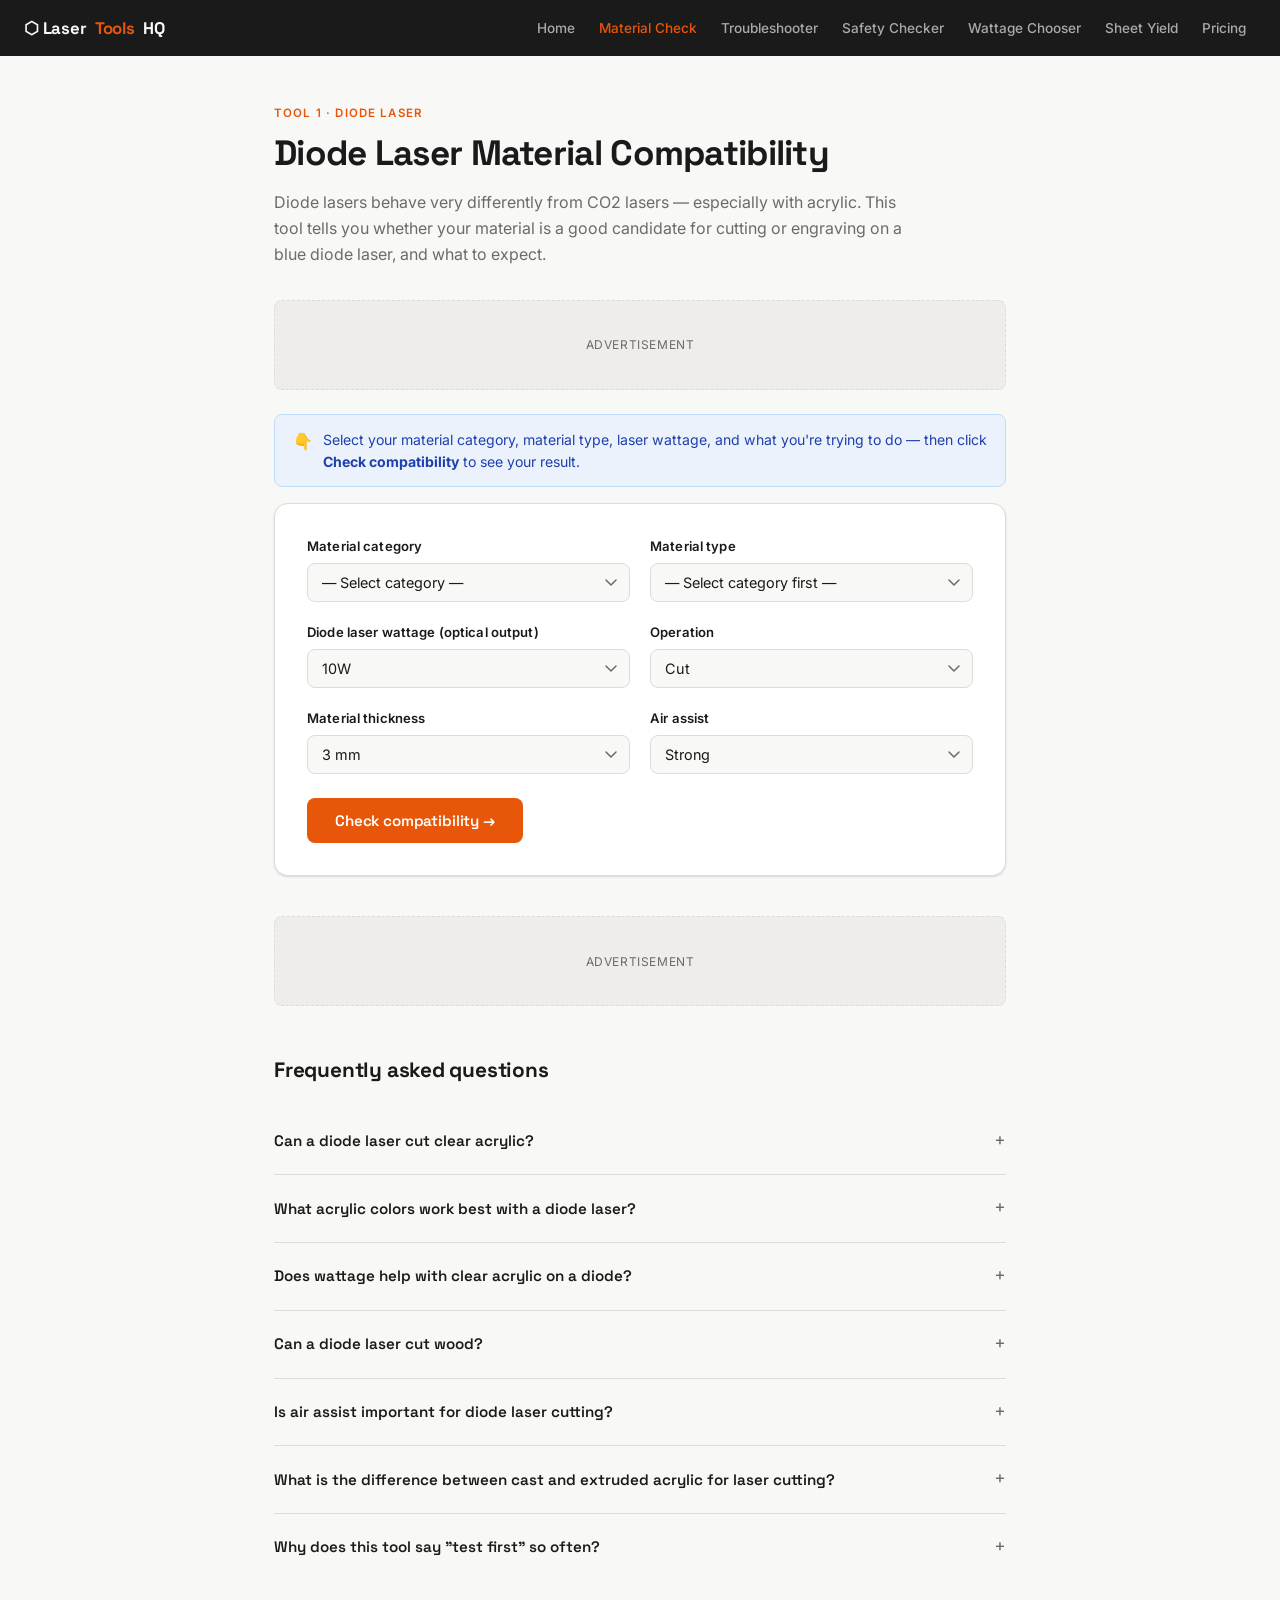
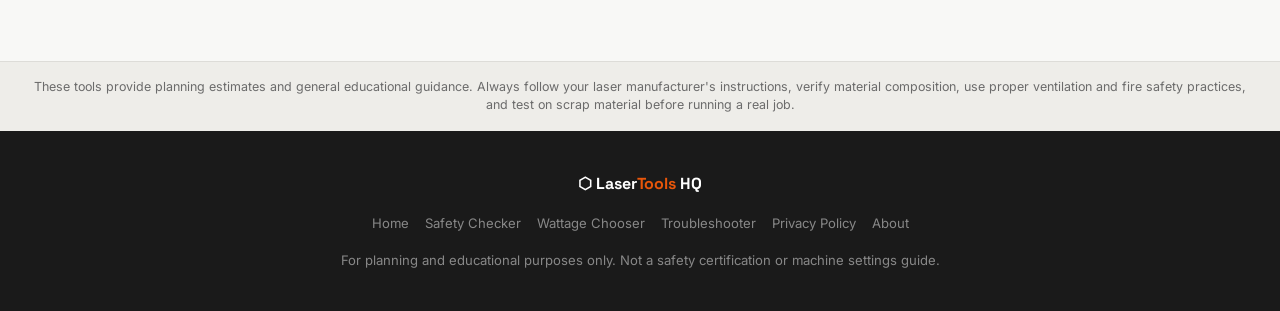
==== commit 66688139: "Add files via upload" ====
--- a/diode-laser-materials.html
+++ b/diode-laser-materials.html
@@ -44,6 +44,11 @@
     </p>
 
     <div class="ad-slot">Advertisement</div>
+
+    <div class="callout info" style="margin-bottom:16px;">
+      <span class="callout-icon">👇</span>
+      <div>Select your material category, material type, laser wattage, and what you're trying to do — then click <strong>Check compatibility</strong> to see your result.</div>
+    </div>
 
     <div class="tool-form-card">
       <div class="form-grid">
@@ -295,9 +300,9 @@
     diode: {
       cut:     { rating: "caution" },
       engrave: { rating: "caution" },
-      notes: "Mirror acrylic has a metallic backing that reflects the laser beam and can vary in composition. The backing and coating materials affect both performance and fume safety. Check the supplier data sheet. Test on a small piece away from your eyes and face first."
-    },
-    safety: { status: "caution", label: "Use caution / verify composition", hazards: ["Unknown backing composition", "Possible metallic fumes", "Beam reflection risk"], disclaimer: "Reflective surfaces can redirect laser beams. Never look at or near a reflective surface during laser operation." },
+      notes: "Mirror acrylic has a metallic backing that reflects the laser beam and can vary in composition. The backing and coating materials affect both performance and fume safety. Tip: place the sheet mirror-side DOWN so the laser cuts through the plain acrylic side first — this avoids beam reflection off the mirror surface and typically produces a cleaner cut edge. Check your supplier's data sheet for backing composition before lasering."
+    },
+    safety: { status: "caution", label: "Use caution / verify composition", hazards: ["Unknown backing composition", "Possible metallic fumes", "Beam reflection risk if cut mirror-side up"], disclaimer: "Always cut mirror acrylic face-down (mirror side toward the bed). Reflective surfaces can redirect laser beams. Verify backing material composition with your supplier." },
     betterLaserTypes: []
   },
   "glitter-acrylic": {
